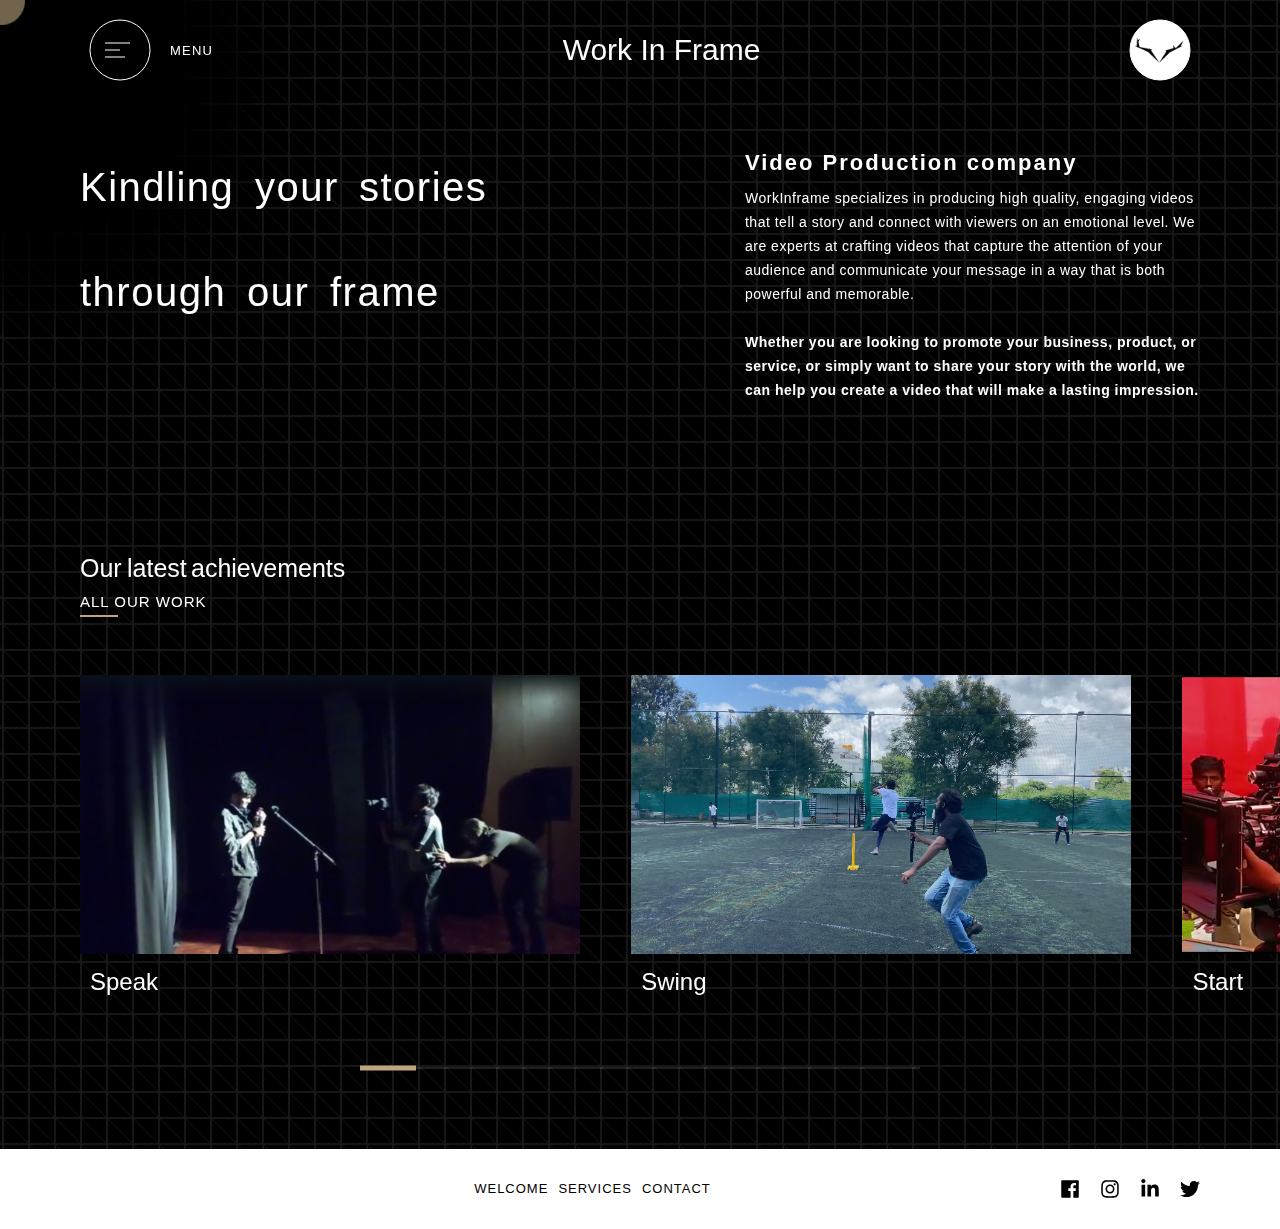
==== index.html @ b3664690 "rest corrections" ====
<!DOCTYPE html>
<!-- saved from url=(0025)https://digital-cover.fr/ -->
<html lang="fr-FR" class="has-scroll-init">
    <head>
        <meta http-equiv="Content-Type" content="text/html; charset=UTF-8" />
        <script type="text/javascript" async="" src="./assets/insight.min.js"></script>
        <script async="" src="./assets/gtm.js"></script>
        <script>
            (function (w, d, s, l, i) {
                w[l] = w[l] || [];
                w[l].push({ "gtm.start": new Date().getTime(), event: "gtm.js" });
                var f = d.getElementsByTagName(s)[0],
                    j = d.createElement(s),
                    dl = l != "dataLayer" ? "&l=" + l : "";
                j.async = true;
                j.src = "https://www.googletagmanager.com/gtm.js?id=" + i + dl;
                f.parentNode.insertBefore(j, f);
            })(window, document, "script", "dataLayer", "GTM-N64ZMG8");
        </script>
        <meta http-equiv="x-ua-compatible" content="ie=edge" />
        <meta name="viewport" content="width=device-width, initial-scale=1" />
        <meta name="msapplication-TileColor" content="#ffffff" />
       <meta name="theme-color" content="#ffffff" />
        <script>
            if ("serviceWorker" in navigator) {
                navigator.serviceWorker.register("https://digital-cover.fr/service-worker.js");
            }
        </script>
        <script type="text/javascript">
            linkedinpartner_id = "3995082";
            window._linkedin_data_partner_ids = window._linkedin_data_partner_ids || [];
            window._linkedin_data_partner_ids.push(_linkedin_partner_id);
        </script>
        <script type="text/javascript">
            (function (l) {
                if (!l) {
                    window.lintrk = function (a, b) {
                        window.lintrk.q.push([a, b]);
                    };
                    window.lintrk.q = [];
                }
                var s = document.getElementsByTagName("script")[0];
                var b = document.createElement("script");
                b.type = "text/javascript";
                b.async = true;
                b.src = "https://snap.licdn.com/li.lms-analytics/insight.min.js";
                s.parentNode.insertBefore(b, s);
            })(window.lintrk);
        </script>
        <noscript> <img height="1" width="1" style="display: none;" alt="" src="https://px.ads.linkedin.com/collect/?pid=3995082&fmt=gif" /> </noscript>
        <title>Work In Frame</title>
        <style id="rocket-critical-css">
            #cookie-notice {
                position: fixed;
                min-width: 100%;
                height: auto;
                z-index: 100000;
                font-size: 13px;
                line-height: 20px;
                left: 0;
                text-align: center;
                -webkit-box-sizing: border-box;
                -moz-box-sizing: border-box;
                box-sizing: border-box;
            }
            #cookie-notice.cn-animated {
                -webkit-animation-duration: 0.5s;
                animation-duration: 0.5s;
                -webkit-animation-fill-mode: both;
                animation-fill-mode: both;
            }
            #cookie-notice .cookie-notice-container {
                display: block;
            }
            .cn-position-bottom {
                bottom: 0;
            }
            .cookie-notice-container {
                padding: 15px;
                text-align: center;
                width: 100%;
                z-index: 2;
            }
            .cn-button.bootstrap {
                box-shadow: none;
                text-decoration: none;
            }
            #cookie-notice .cn-button {
                margin-left: 10px;
            }
            .cn-button.bootstrap {
                font-family: sans-serif;
                display: inline-block;
                padding: 4px 12px;
                margin-right: 0.3em;
                margin-bottom: 0;
                line-height: 20px;
                color: #333;
                text-align: center;
                text-shadow: 0 1px 1px rgba(255, 255, 255, 0.75);
                font-style: normal;
                vertical-align: middle;
                color: #fff;
                text-shadow: 0 -1px 0 rgba(0, 0, 0, 0.25);
                background-color: #006dcc;
                background-image: -moz-linear-gradient(top, #08c, #04c);
                background-image: -webkit-gradient(linear, 0 0, 0 100%, from(#08c), to(#04c));
                background-image: -webkit-linear-gradient(top, #08c, #04c);
                background-image: -o-linear-gradient(top, #08c, #04c);
                background-image: linear-gradient(to bottom, #08c, #04c);
                background-repeat: repeat-x;
                border-style: solid;
                border-width: 1px;
                border-color: #04c #04c #002a80;
                border-color: rgba(0, 0, 0, 0.1) rgba(0, 0, 0, 0.1) rgba(0, 0, 0, 0.25);
                box-shadow: 0 1px 0 rgba(255, 255, 255, 0.2) inset, 0 1px 2px rgba(0, 0, 0, 0.05);
                padding: 2px 10px;
                font-size: 12px;
                text-decoration: none;
                -webkit-border-radius: 3px;
                -moz-border-radius: 3px;
                border-radius: 3px;
                outline: 0;
            }
            #cookie-notice.cookie-notice-visible.cn-effect-fade {
                -webkit-animation-name: fadeIn;
                animation-name: fadeIn;
            }
            #cookie-notice.cn-effect-fade {
                -webkit-animation-name: fadeOut;
                animation-name: fadeOut;
            }
            @media all and (max-width: 900px) {
                .cookie-notice-container #cn-notice-text {
                    display: block;
                    margin-bottom: 5px;
                }
                #cookie-notice .cn-button {
                    margin-left: 5px;
                    margin-right: 5px;
                }
            }
            @-webkit-keyframes fadeIn {
                from {
                    opacity: 0;
                }
                to {
                    opacity: 1;
                }
            }
            @keyframes fadeIn {
                from {
                    opacity: 0;
                }
                to {
                    opacity: 1;
                }
            }
            @-webkit-keyframes fadeOut {
                from {
                    opacity: 1;
                }
                to {
                    opacity: 0;
                }
            }
            @keyframes fadeOut {
                from {
                    opacity: 1;
                }
                to {
                    opacity: 0;
                }
            }
            html {
                -webkit-box-sizing: border-box;
                box-sizing: border-box;
                -ms-overflow-style: scrollbar;
            }
            *,
            :after,
            :before {
                -webkit-box-sizing: inherit;
                box-sizing: inherit;
            }
            .container {
                width: 100%;
                padding-right: 10px;
                padding-left: 10px;
                margin-right: auto;
                margin-left: auto;
            }
            @media (min-width: 480px) {
                .container {
                    max-width: 420px;
                }
            }
            @media (min-width: 768px) {
                .container {
                    max-width: 720px;
                }
            }
            @media (min-width: 1024px) {
                .container {
                    max-width: 960px;
                }
            }
            @media (min-width: 1200px) {
                .container {
                    max-width: 1140px;
                }
            }
            .container-fluid,
            .cover {
                width: 100%;
                padding-right: 10px;
                padding-left: 10px;
                margin-right: auto;
                margin-left: auto;
            }
            .row {
                display: -webkit-box;
                display: -ms-flexbox;
                display: flex;
                -ms-flex-wrap: wrap;
                flex-wrap: wrap;
                margin-right: -10px;
                margin-left: -10px;
            }
            .cover__content-wrapper,
            .cover__title-wrapper,
            .navigation__image-wrapper,
            .navigation__left-background,
            .navigation__links-wrapper,
            .navigation__right-background {
                position: relative;
                width: 100%;
                padding-right: 10px;
                padding-left: 10px;
            }
            .navigation__image-wrapper {
                -webkit-box-flex: 0;
                -ms-flex: 0 0 58.33333%;
                flex: 0 0 58.33333%;
                max-width: 58.33333%;
            }
            .cover__content-wrapper,
            .cover__title-wrapper {
                -webkit-box-flex: 0;
                -ms-flex: 0 0 83.33333%;
                flex: 0 0 83.33333%;
                max-width: 83.33333%;
            }
            @media (min-width: 768px) {
                .navigation__left-background,
                .navigation__right-background {
                    -webkit-box-flex: 0;
                    -ms-flex: 0 0 50%;
                    flex: 0 0 50%;
                    max-width: 50%;
                }
                .cover__content-wrapper,
                .cover__title-wrapper {
                    -webkit-box-flex: 0;
                    -ms-flex: 0 0 100%;
                    flex: 0 0 100%;
                    max-width: 100%;
                }
            }
            @media (min-width: 1024px) {
                .cover__content-wrapper,
                .navigation__links-wrapper {
                    -webkit-box-flex: 0;
                    -ms-flex: 0 0 41.66667%;
                    flex: 0 0 41.66667%;
                    max-width: 41.66667%;
                }
                .cover__title-wrapper {
                    -webkit-box-flex: 0;
                    -ms-flex: 0 0 58.33333%;
                    flex: 0 0 58.33333%;
                    max-width: 58.33333%;
                }
                .navigation__links-wrapper {
                    margin-left: 8.33333%;
                }
            }
            @media (min-width: 1200px) {
                .navigation__links-wrapper,
                .navigation__right-background {
                    -webkit-box-flex: 0;
                    -ms-flex: 0 0 33.33333%;
                    flex: 0 0 33.33333%;
                    max-width: 33.33333%;
                }
                .navigation__left-background {
                    -webkit-box-flex: 0;
                    -ms-flex: 0 0 66.66667%;
                    flex: 0 0 66.66667%;
                    max-width: 66.66667%;
                }
            }
            .navigation__image-wrapper,
            .navigation__right-background {
                display: none !important;
            }
            .d-flex,
            .navigation__links-wrapper {
                display: -webkit-box !important;
                display: -ms-flexbox !important;
                display: flex !important;
            }
            @media (min-width: 480px) {
                .navigation__right-background {
                    display: block !important;
                }
            }
            @media (min-width: 1200px) {
                .navigation__image-wrapper {
                    display: block !important;
                }
            }
            .flex-column,
            .navigation__links-wrapper {
                -webkit-box-orient: vertical !important;
                -webkit-box-direction: normal !important;
                -ms-flex-direction: column !important;
                flex-direction: column !important;
            }
            .justify-content-center,
            .navigation__links-wrapper {
                -webkit-box-pack: center !important;
                -ms-flex-pack: center !important;
                justify-content: center !important;
            }
            .p-0 {
                padding: 0 !important;
            }
            @media (min-width: 768px) {
                .cover__content-wrapper {
                    margin-top: 0 !important;
                }
            }
            @font-face {
                font-family: Poppins Regular;
                src: url(/app/themes/digitalcover/dist/fonts/Poppins-Regular.woff2) format("woff2"), url(/app/themes/digitalcover/dist/fonts/Poppins-Regular.woff) format("woff");
                font-display: swap;
                font-weight: 400;
                font-style: normal;
            }
            @font-face {
                font-family: Poppins Semi Bold;
                src: url(/app/themes/digitalcover/dist/fonts/Poppins-SemiBold.woff2) format("woff2"), url(/app/themes/digitalcover/dist/fonts/Poppins-SemiBold.woff) format("woff");
                font-display: swap;
                font-weight: 600;
                font-style: normal;
            }
            @font-face {
                font-family: Poppins Medium;
                src: url(/app/themes/digitalcover/dist/fonts/Poppins-Medium.woff2) format("woff2"), url(/app/themes/digitalcover/dist/fonts/Poppins-Medium.woff) format("woff");
                font-display: swap;
                font-weight: 500;
                font-style: normal;
            }
            @font-face {
                font-family: Poppins Light;
                src: url(/app/themes/digitalcover/dist/fonts/Poppins-Light.woff2) format("woff2"), url(/app/themes/digitalcover/dist/fonts/Poppins-Light.woff) format("woff");
                font-display: swap;
                font-weight: 300;
                font-style: normal;
            }
            .title-animation.is-inview .word {
                opacity: 1;
                -webkit-transform: translateZ(0);
                transform: translateZ(0);
            }
            .title-animation .word {
                will-change: transform;
                display: inline-block;
                opacity: 0;
                -webkit-transform: translate3d(5px, 30px, 0);
                transform: translate3d(5px, 30px, 0);
            }
            html {
                background-color: #000;
            }
            .loader {
                background-color: #000;
                border-radius: 10000px;
                position: fixed;
                top: 0;
                left: 0;
                z-index: 101;
                -webkit-transform: scale(0);
                -o-transform: scale(0);
                transform: scale(0);
                display: -webkit-box;
                display: -ms-flexbox;
                display: flex;
                -webkit-box-align: center;
                -ms-flex-align: center;
                align-items: center;
                -webkit-box-pack: center;
                -ms-flex-pack: center;
                justify-content: center;
            }
            .loader__icon {
                opacity: 0;
                position: relative;
                width: 100px;
                height: 50px;
            }
            .loader__icon svg {
                width: 100%;
                height: 100%;
            }
            @media (min-width: 1200px) {
                .grid-circle-body {
                    display: none;
                }
            }
            body {
                position: relative;
                padding: 0 !important;
                margin: 0 !important;
                overflow-x: hidden;
            }
            .js-scroll {
                overflow: hidden;
            }
            .js-scroll {
                position: relative;
                width: 100vw;
            }
            * {
                -webkit-box-sizing: border-box;
                box-sizing: border-box;
                -webkit-font-smoothing: antialiased;
                -moz-osx-font-smoothing: grayscale;
            }
            a {
                text-decoration: none;
            }
            .content {
                margin: 0;
            }
            .container,
            .row {
                height: 100%;
            }
            section {
                will-change: transform;
                z-index: 2;
            }
            img {
                opacity: 0;
            }
            img.show {
                opacity: 1;
            }
            .grid-circle-wrapper {
                position: absolute;
                width: 100%;
                height: 100%;
                left: 0;
                top: 0;
                overflow: hidden;
            }
            .grid-circle {
                position: absolute;
                width: 400px;
                height: 400px;
                left: 0;
                top: 0;
                opacity: 0.9;
                -webkit-filter: blur(50px);
                filter: blur(50px);
                border-radius: 400px;
                -webkit-backface-visibility: hidden;
                backface-visibility: hidden;
                will-change: transform;
                display: none;
            }
            @media (min-width: 1200px) {
                .grid-circle {
                    display: block;
                }
            }
            .grid-circle--black {
                background-color: #000;
            }
            .grid-circle--white {
                background-color: #fff;
            }
            .home-grid-item {
                overflow: hidden;
                background-repeat: repeat;
                background-position: top;
                background-image: url([data-uri]);
            }
            p span {
                line-height: 24px;
                letter-spacing: 0.5px;
            }
            p span {
                font-family: Poppins Regular, sans-serif;
                font-size: 16px;
            }
            .cover__content-wrapper .content p,
            .navigation__links-wrapper a {
                font-family: Poppins Light, sans-serif;
            }
            .cover__content-wrapper .content p,
            .navigation__links-wrapper a {
                color: #fff;
            }
            .button-circle,
            .cookie-notice-container,
            .cover__cta a,
            .header__menu span,
            .navigation__contact p,
            .navigation__contact span,
            .navigation__contact span&gt;
            a {
                font-family: Poppins Regular, sans-serif;
            }
            .navigation__contact span,
            .navigation__contact span&gt;
            a {
                color: #000;
            }
            .navigation__contact p {
                color: rgba(0, 0, 0, 0.3);
            }
            .header__menu span {
                color: #fff;
            }
            .cover__content-wrapper .content h1,
            .header__title a {
                font-family: Poppins Medium, sans-serif;
            }
            .cover__content-wrapper .content h1,
            .header__title a {
                color: #fff;
            }
            .cover__content-wrapper .keywords .anchors,
            .cover__title-wrapper span {
                font-family: Poppins Semi Bold, sans-serif;
            }
            .cover__title-wrapper span {
                font-size: 50px;
                font-size: 25px;
            }
            @media (min-width: 768px) {
                .cover__title-wrapper span {
                    font-size: 25px;
                }
            }
            @media (min-width: 1024px) {
                .cover__title-wrapper span {
                    font-size: 35px;
                }
            }
            @media (min-width: 1200px) {
                .cover__title-wrapper span {
                    font-size: 40px;
                }
            }
            .header__title a {
                font-size: 30px;
            }
            .navigation__links-wrapper a {
                font-size: 19px;
            }
            @media (min-width: 1024px) {
                .navigation__links-wrapper a {
                    font-size: 24px;
                }
            }
            .cover__content-wrapper .content h1 {
                font-size: 22px;
            }
            .navigation__contact p {
                font-size: 20px;
            }
            .cover__content-wrapper .content p,
            .navigation__contact span,
            .navigation__contact span&gt;
            a {
                font-size: 16px;
                font-size: 12px;
            }
            @media (min-width: 768px) {
                .cover__content-wrapper .content p,
                .navigation__contact span,
                .navigation__contact span&gt;
                a {
                    font-size: 12px;
                }
            }
            @media (min-width: 1024px) {
                .cover__content-wrapper .content p,
                .navigation__contact span,
                .navigation__contact span&gt;
                a {
                    font-size: 13px;
                }
            }
            @media (min-width: 1200px) {
                .cover__content-wrapper .content p,
                .navigation__contact span,
                .navigation__contact span&gt;
                a {
                    font-size: 14px;
                }
            }
            .button-circle,
            .cover__content-wrapper .keywords .anchors,
            .cover__cta a,
            .header__menu span {
                font-size: 13px;
            }
            .button-circle,
            .cover__cta a {
                position: relative;
                letter-spacing: 0.1rem;
                font-size: 1.2rem;
                text-transform: uppercase;
                background: none;
                display: block;
                padding-left: 4.375rem;
                white-space: nowrap;
                color: #bda67f;
            }
            .button-circle:after,
            .button-circle:before,
            .cover__cta a:after,
            .cover__cta a:before {
                z-index: 0;
                content: "";
                position: absolute;
                top: 0;
                bottom: 0;
                margin: auto;
                border-radius: 100%;
                border: 0.1rem dashed #bda67f;
                -webkit-transform-origin: center;
                -o-transform-origin: center;
                transform-origin: center;
            }
            .button-circle:before,
            .cover__cta a:before {
                left: -1rem;
                width: 8rem;
                height: 8rem;
            }
            .button-circle:after,
            .cover__cta a:after {
                left: 3rem;
                width: 5.4rem;
                height: 5.4rem;
            }
            .button-circle--tiny,
            .cover__cta a {
                font-weight: 200;
                -webkit-transform: scale(0.5);
                -o-transform: scale(0.5);
                transform: scale(0.5);
                margin: 30px 0;
                width: 300px;
            }
            .button-circle--left {
                -webkit-transform-origin: left;
                -o-transform-origin: left;
                transform-origin: left;
            }
            .cover__content-wrapper .keywords .anchors {
                position: relative;
            }
            .cover__content-wrapper .keywords .anchors {
                color: #fff;
            }
            .cover__content-wrapper .keywords .anchors:after {
                content: "";
                position: absolute;
                width: 30%;
                height: 2px;
                display: block;
                margin-top: 5px;
                left: 0;
                background: #bda67f;
            }
            .button {
                position: relative;
                display: -webkit-box;
                display: -ms-flexbox;
                display: flex;
                -webkit-box-align: center;
                -ms-flex-align: center;
                align-items: center;
            }
            .cover__content-wrapper .content p {
                margin: 0 !important;
                line-height: 24px;
                letter-spacing: 0.5px;
            }
            .cover__content-wrapper .content h1 {
                letter-spacing: 2px;
                margin: 0 0 10px !important;
            }
            @media (min-width: 768px) {
                .cover__content-wrapper .content h1 {
                    font-size: 18px !important;
                }
            }
            @media (min-width: 1024px) {
                .cover__content-wrapper .content h1 {
                    font-size: 22px !important;
                }
            }
            .cookie-notice-container {
                display: -webkit-box !important;
                display: -ms-flexbox !important;
                display: flex !important;
                -webkit-box-align: center;
                -ms-flex-align: center;
                align-items: center;
                -webkit-box-pack: center;
                -ms-flex-pack: center;
                justify-content: center;
                background-color: #000;
            }
            .cookie-notice-container #cn-notice-text {
                font-size: 14px;
            }
            .cookie-notice-container #cn-accept-cookie {
                position: relative;
                display: -webkit-box !important;
                display: -ms-flexbox !important;
                display: flex !important;
                -webkit-box-align: center;
                -ms-flex-align: center;
                align-items: center;
                -webkit-box-pack: center;
                -ms-flex-pack: center;
                justify-content: center;
                border-radius: 50px;
                width: 50px;
                height: 50px;
                padding: 20px;
                background: transparent;
                border: 1px solid #fff;
                color: #fff;
                text-transform: uppercase;
            }
            body:not(.isMobile) .cursor {
                opacity: 0.6;
                background-color: #bda67f;
                position: fixed;
                left: 0;
                top: 0;
                width: 50px;
                height: 50px;
                border-radius: 100%;
                z-index: 35;
            }
            body:not(.isMobile) .cursor__close {
                display: none;
                position: relative;
                width: 100%;
                height: 100%;
            }
            body:not(.isMobile) .cursor__close span {
                width: 20px;
                height: 1px;
                position: absolute;
                left: 50%;
                top: 50%;
                background-color: #bda67f;
            }
            body:not(.isMobile) .cursor__close span:first-child {
                -webkit-transform: translate3d(-50%, -50%, 0) rotate(45deg);
                transform: translate3d(-50%, -50%, 0) rotate(45deg);
            }
            body:not(.isMobile) .cursor__close span:nth-child(2) {
                -webkit-transform: translate3d(-50%, -50%, 0) rotate(-45deg);
                transform: translate3d(-50%, -50%, 0) rotate(-45deg);
            }
            #grid-item,
            .grid-item-mobile {
                width: 100%;
                position: fixed;
                top: 0;
                left: 0;
                z-index: -1;
                opacity: 1;
                overflow: hidden;
                height: 100%;
            }
            .menu-bot {
                display: -webkit-box;
                display: -ms-flexbox;
                display: flex;
                -webkit-box-align: center;
                -ms-flex-align: center;
                align-items: center;
                text-align: center;
                -webkit-box-sizing: border-box;
                box-sizing: border-box;
                position: relative;
            }
            .menu-bot img {
                position: absolute;
                width: 50px;
                top: 50%;
                left: 50%;
                -webkit-transform: translate(-50%, -50%);
                -o-transform: translate(-50%, -50%);
                transform: translate(-50%, -50%);
            }
            .menu-circle {
                display: -webkit-box;
                display: -ms-flexbox;
                display: flex;
                -webkit-box-align: center;
                -ms-flex-align: center;
                align-items: center;
                text-align: center;
                -webkit-box-sizing: border-box;
                box-sizing: border-box;
                position: relative;
            }
            #transitions {
                position: fixed;
                top: 0;
                left: 0;
                width: 100%;
                height: 100%;
                z-index: 4;
                opacity: 1;
                background-color: #000;
                display: none;
            }
            #transitions.show {
                display: block;
            }
            .cover {
                padding: 100px 0 0;
                position: relative;
                overflow: hidden;
            }
            @media (min-width: 1024px) {
                .cover {
                    padding: 150px 0 8rem;
                }
            }
            .cover__cta {
                margin: 0;
            }
            @media (min-width: 768px) {
                .cover__cta {
                    margin-top: 30px;
                }
            }
            @media (min-width: 1024px) {
                .cover__cta {
                    margin-top: 50px;
                }
            }
            .cover__cta a {
                left: 1rem;
            }
            @media (min-width: 768px) {
                .cover__cta a {
                    -webkit-transform-origin: center;
                    -o-transform-origin: center;
                    transform-origin: center;
                }
            }
            @media (min-width: 1024px) {
                .cover__cta a {
                    -webkit-transform-origin: left;
                    -o-transform-origin: left;
                    transform-origin: left;
                }
            }
            @media (min-width: 768px) {
                .cover__title-wrapper {
                    text-align: center;
                    margin-bottom: 15px;
                }
            }
            @media (min-width: 1024px) {
                .cover__title-wrapper {
                    margin-bottom: 15px;
                    text-align: unset;
                    line-height: 75px;
                }
            }
            .cover__title-wrapper span {
                letter-spacing: 2.5px;
                line-height: 75px;
                color: #fff;
                white-space: pre-wrap;
                line-height: inherit;
                letter-spacing: 1.5px;
            }
            @media (min-width: 480px) {
                .cover__title-wrapper span {
                    white-space: wrap;
                    line-height: inherit;
                }
            }
            @media (min-width: 768px) {
                .cover__title-wrapper span {
                    letter-spacing: 1.5px;
                    text-align: center;
                    margin-bottom: 15px;
                }
            }
            @media (min-width: 1024px) {
                .cover__title-wrapper span {
                    margin-bottom: 15px;
                    line-height: 75px;
                }
            }
            @media (min-width: 768px) {
                .cover__content-wrapper {
                    display: -webkit-box;
                    display: -ms-flexbox;
                    display: flex;
                    -webkit-box-orient: vertical;
                    -webkit-box-direction: normal;
                    -ms-flex-direction: column;
                    flex-direction: column;
                    -webkit-box-pack: center;
                    -ms-flex-pack: center;
                    justify-content: center;
                    -webkit-box-align: center;
                    -ms-flex-align: center;
                    align-items: center;
                    text-align: center;
                }
            }
            @media (min-width: 1024px) {
                .cover__content-wrapper {
                    -webkit-box-align: initial;
                    -ms-flex-align: initial;
                    align-items: normal;
                    display: block;
                    text-align: unset;
                }
            }
            .cover__content-wrapper .content {
                margin: 50px 0 0;
            }
            @media (min-width: 1024px) {
                .cover__content-wrapper .content {
                    margin-top: 0;
                }
            }
            .cover__content-wrapper .keywords {
                height: auto;
                margin: 15px 0;
            }
            @media (min-width: 480px) {
                .cover__content-wrapper .keywords {
                    margin: 15px 0 0;
                }
            }
            @media (min-width: 1200px) {
                .cover__content-wrapper .keywords {
                    padding: 0.5rem 0;
                }
            }
            .cover__content-wrapper .keywords .anchors {
                text-transform: uppercase;
                letter-spacing: 2.5px;
                margin-bottom: 10px;
                display: inline-block;
                padding: 0.5rem 0;
                letter-spacing: 1.5px;
            }
            @media (min-width: 768px) {
                .cover__content-wrapper .keywords .anchors {
                    letter-spacing: 1.5px;
                }
            }
            @media (min-width: 1024px) {
                .cover__content-wrapper .keywords .anchors {
                    letter-spacing: 1.5px;
                }
            }
            .background-w {
                height: 100vh;
                width: 100vw;
                position: absolute;
                top: 0;
                left: 0;
                display: none;
            }
            @media (min-width: 1024px) {
                .background-w {
                    display: block;
                }
            }
            .background-w__brush {
                position: absolute;
                top: 300px;
                right: 0;
                width: 200px;
                height: 200px;
                background-repeat: no-repeat;
                background-size: cover;
                background-position: 50%;
                border: none;
                background-image: url(/app/themes/digitalcover/dist/images/pictos/Digitalcover-illustration-hand-paint.png);
            }
            .background-w__hand {
                position: absolute;
                bottom: 20px;
                left: 0;
                width: 200px;
                height: 200px;
                background-repeat: no-repeat;
                background-size: cover;
                background-position: 50%;
                border: none;
                -webkit-transform: scaleX(-1);
                -o-transform: scaleX(-1);
                transform: scaleX(-1);
                background-image: url(/app/themes/digitalcover/dist/images/pictos/Digitalcover-illustration-hand-finger.png);
            }
            .header {
                width: 100%;
            }
            .header__wrapper {
                position: relative;
                z-index: 20;
                -webkit-box-pack: justify;
                -ms-flex-pack: justify;
                justify-content: space-between;
                width: 100%;
            }
            .header__menu,
            .header__wrapper {
                display: -webkit-box;
                display: -ms-flexbox;
                display: flex;
            }
            .header__menu {
                -webkit-box-orient: horizontal;
                -webkit-box-direction: normal;
                -ms-flex-direction: row;
                flex-direction: row;
                -webkit-box-pack: center;
                -ms-flex-pack: center;
                justify-content: center;
                -webkit-box-align: center;
                -ms-flex-align: center;
                align-items: center;
            }
            .header__menu span {
                letter-spacing: 1.2px;
                text-transform: uppercase;
            }
            .header__title {
                display: -webkit-box;
                display: -ms-flexbox;
                display: flex;
                -webkit-box-pack: center;
                -ms-flex-pack: center;
                justify-content: center;
                -webkit-box-align: center;
                -ms-flex-align: center;
                align-items: center;
                display: none;
            }
            @media (min-width: 480px) {
                .header__title {
                    display: -webkit-box;
                    display: -ms-flexbox;
                    display: flex;
                }
            }
            #nav-icon {
                position: absolute;
                top: 50%;
                left: 50%;
                -webkit-transform: translate(-50%, -50%) rotate(0deg);
                -o-transform: translate(-50%, -50%) rotate(0deg);
                transform: translate(-50%, -50%) rotate(0deg);
                height: 25px;
                width: 30px;
            }
            #nav-icon span {
                display: block;
                position: absolute;
                height: 1px;
                width: 100%;
                background: #fff;
                opacity: 1;
                left: 0;
                -webkit-transform: rotate(0deg);
                -o-transform: rotate(0deg);
                transform: rotate(0deg);
            }
            #nav-icon span:first-child {
                width: 25px;
                top: 5px;
            }
            #nav-icon span:nth-child(2) {
                width: 15px;
                top: 12px;
            }
            #nav-icon span:nth-child(3) {
                width: 20px;
                top: 19px;
            }
            .header-blend {
                width: 100%;
                z-index: 100;
                position: fixed;
                background-color: transparent;
                background: none;
            }
            .navigation {
                display: none;
                position: fixed;
                z-index: 15;
                width: 100vw;
                height: 100vh;
                top: 0;
                left: 0;
                background-color: #fff;
                -webkit-transform: translate3d(-100%, 0, 0);
                transform: translate3d(-100%, 0, 0);
                will-change: transform;
            }
            .navigation .container-fluid {
                height: 100%;
            }
            .navigation__left-background {
                z-index: 5;
                -webkit-transform: translate3d(-100%, 0, 0);
                transform: translate3d(-100%, 0, 0);
                background-color: #000;
            }
            .navigation__right-background {
                z-index: 0;
                opacity: 0;
            }
            .navigation__links-wrapper {
                opacity: 0;
                height: 100%;
                text-align: center;
            }
            @media (min-width: 1024px) {
                .navigation__links-wrapper {
                    text-align: left;
                }
            }
            .navigation__links-wrapper a {
                padding: 15px;
                display: inline-block;
                position: relative;
                letter-spacing: 0.96px;
            }
            .navigation__links-wrapper a:after {
                content: "";
                position: absolute;
                width: calc(100% - 30px);
                height: 1px;
                display: block;
                margin-top: 3px;
                left: 15px;
                background: #bda67f;
                -webkit-transform-origin: left center;
                -o-transform-origin: left center;
                transform-origin: left center;
                -webkit-transform: scaleX(0);
                -o-transform: scaleX(0);
                transform: scaleX(0);
            }
            .navigation__image-wrapper {
                position: relative;
            }
            .navigation__image-wrapper .inner-wrapper {
                top: 50%;
                left: 5%;
                -webkit-transform: translate3d(0, -50%, 0);
                transform: translate3d(0, -50%, 0);
                width: 451px;
                height: 400px;
                position: absolute;
                height: 200px;
            }
            @media (min-width: 768px) {
                .navigation__image-wrapper .inner-wrapper {
                    height: 200px;
                }
            }
            @media (min-width: 1024px) {
                .navigation__image-wrapper .inner-wrapper {
                    height: 350px;
                }
            }
            @media (min-width: 1200px) {
                .navigation__image-wrapper .inner-wrapper {
                    height: 400px;
                }
            }
            .navigation__image-wrapper img {
                opacity: 0;
                top: 50%;
                left: 50%;
                -webkit-transform: translate3d(-50%, -50%, 0) scale(1.1);
                transform: translate3d(-50%, -50%, 0) scale(1.1);
                width: 80%;
                height: 80%;
                -o-object-fit: cover;
                object-fit: cover;
                position: absolute;
            }
            .navigation__contact p {
                text-transform: uppercase;
                letter-spacing: 1px;
            }
            @media (min-width: 768px) {
                .navigation__contact {
                    padding: 0 2rem;
                }
            }
            .navigation__contact .address-link {
                line-height: 20px;
            }
            .navigation__contact .address-link span:first-child {
                display: block;
            }
            .navigation__contact p:nth-last-child(2) {
                border-bottom: 1px solid #b7b7b7;
                padding-bottom: 20px;
                display: none;
            }
            .navigation__contact span,
            .navigation__contact span&gt;
            a {
                letter-spacing: 0.8px;
                text-transform: none;
            }
        </style>
        <meta name="robots" content="max-image-preview:large" />
        <meta name="description" content="WorkInframe specializes in producing high quality, engaging videos that tell a story and connect with viewers on an emotional level" />
        <link rel="canonical" href="https://workinframe.com/" />
        <meta property="og:locale" content="fr_FR" />
        <meta property="og:type" content="website" />
        <meta property="og:title" content="Work In Frame" />
        <meta property="og:description" content="WorkInframe specializes in producing high quality, engaging videos that tell a story and connect with viewers on an emotional level" />
        <meta property="og:url" content="https://workinframe.com/" />
        <meta property="og:site_name" content="Work In Frame" />
        <meta property="og:image" content="https://digital-cover.fr/app/uploads/2022/04/digital-cover.jpg" />
        <meta property="og:image:secure_url" content="https://digital-cover.fr/app/uploads/2022/04/digital-cover.jpg" />
        <meta property="og:image:width" content="1200" />
        <meta property="og:image:height" content="800" />
        <meta name="twitter:card" content="summary_large_image" />
        <meta name="twitter:description" content="WorkInframe specializes in producing high quality, engaging videos that tell a story and connect with viewers on an emotional level" />
        <meta name="twitter:title" content="Work In Frame" />
        <meta name="twitter:site" content="@Digital_Cover" />
        <meta name="twitter:image" content="https://digital-cover.fr/app/uploads/2022/04/digital-cover.jpg" />
        <meta name="twitter:creator" content="@Digital_Cover" />
        <script type="application/ld+json" class="yoast-schema-graph yoast-schema-graph--main">
            {
                "@context": "https://schema.org",
                "@graph": [
                    {
                        "@type": "Organization",
                        "@id": "https://digital-cover.fr/#organization",
                        "name": "Work In Frame",
                        "url": "https://digital-cover.fr/",
                        "sameAs": ["https://www.facebook.com/agencedigitalcover/", "https://www.instagram.com/digitalcover/?hl=fr", "https://www.linkedin.com/company/digital-cover/", "https://twitter.com/Digital_Cover"],
                        "logo": { "@type": "ImageObject", "@id": "https://digital-cover.fr/#logo", "url": "https://digital-cover.fr/app/uploads/2020/04/dc-128x128-1.png", "width": 128, "height": 128, "caption": "Work In Frame" },
                        "image": { "@id": "https://digital-cover.fr/#logo" }
                    },
                    {
                        "@type": "WebSite",
                        "@id": "https://digital-cover.fr/#website",
                        "url": "https://digital-cover.fr/",
                        "name": "Work In Frame",
                        "publisher": { "@id": "https://digital-cover.fr/#organization" },
                        "potentialAction": { "@type": "SearchAction", "target": "https://digital-cover.fr/?s={search_term_string}", "query-input": "required name=search_term_string" }
                    },
                    { "@type": "ImageObject", "@id": "https://digital-cover.fr/#primaryimage", "url": "https://digital-cover.fr/app/uploads/2022/04/digital-cover.jpg", "width": 1200, "height": 800 },
                    {
                        "@type": "WebPage",
                        "@id": "https://digital-cover.fr/#webpage",
                        "url": "https://digital-cover.fr/",
                        "inLanguage": "fr-FR",
                        "name": "Agence web Lyon &amp; Paris : Cr\u00e9ation de Site internet, SEO, SEA",
                        "isPartOf": { "@id": "https://digital-cover.fr/#website" },
                        "about": { "@id": "https://digital-cover.fr/#organization" },
                        "primaryImageOfPage": { "@id": "https://digital-cover.fr/#primaryimage" },
                        "datePublished": "2020-01-21T09:25:32+01:00",
                        "dateModified": "2022-06-18T08:18:33+02:00",
                        "description": "Agence web & digitale sp\u00e9cialiste en cr\u00e9ation de site internet sur mesure, webmarketing et cr\u00e9ation de strat\u00e9gie digitale cr\u00e9ative \u260e 04 72 32 11 97"
                    }
                ]
            }
        </script>
        <style type="text/css">
            span.whitespace {
              margin-right: 0.2em;
            }
            img.wp-smiley,
            img.emoji {
                display: inline !important;
                border: none !important;
                box-shadow: none !important;
                height: 1em !important;
                width: 1em !important;
                margin: 0 0.07em !important;
                vertical-align: -0.1em !important;
                background: none !important;
                padding: 0 !important;
            }
        </style>
        <link
            rel="stylesheet"
            id="cookie-notice-front-css"
            href="./assets/front.min.css"
            as="style"
            onload="this.onload=null;this.rel=&#39;stylesheet&#39;"
            type="text/css"
            media="all"
        />
        <link
            rel="stylesheet"
            id="yasrcss-css"
            href="./assets/yasr-3.0.2.css"
            as="style"
            onload="this.onload=null;this.rel=&#39;stylesheet&#39;"
            type="text/css"
            media="all"
        />
        <style id="yasrcss-inline-css" type="text/css">
            .yasr-star-rating {
                background-image: url(https://digital-cover.fr/app/plugins/yet-another-stars-rating/includes/img/star_2.svg);
            }
            .yasr-star-rating .yasr-star-value {
                background: url(https://digital-cover.fr/app/plugins/yet-another-stars-rating/includes/img/star_3.svg);
            }
        </style>
        <link
            rel="stylesheet"
            id="yasrcsslightscheme-css"
            href="./assets/yasr-table-light-3.0.2.css"
            as="style"
            onload="this.onload=null;this.rel=&#39;stylesheet&#39;"
            type="text/css"
            media="all"
        />
        <link
            rel="stylesheet"
            id="sage/main.css-css"
            href="./assets/main.css"
            as="style"
            onload="this.onload=null;this.rel=&#39;stylesheet&#39;"
            type="text/css"
            media="all"
        />
        <script type="text/javascript" id="cookie-notice-front-js-extra">
            /* <![CDATA[ */ var cnArgs = {
                ajaxurl: "https:\/\/digital-cover.fr\/wp\/wp-admin\/admin-ajax.php",
                hideEffect: "fade",
                onScroll: "",
                onScrollOffset: "100",
                onClick: "",
                cookieName: "cookie_notice_accepted",
                cookieValue: "true",
                cookieTime: "2592000",
                cookiePath: "\/",
                cookieDomain: "",
                redirection: "",
                cache: "1",
                refuse: "",
                revoke_cookies: "0",
                revoke_cookies_opt: "automatic",
                secure: "1",
            }; /* ]]> */
        </script>
        <script type="text/javascript" src="./assets/front.min-1.2.50.js" id="cookie-notice-front-js" defer=""></script>
        <script type="text/javascript" src="./assets/jquery-3.5.0.min-3.5.0.js" id="jquery-core-js" defer=""></script>
        <script type="text/javascript" src="./assets/jquery-migrate-3.1.0.min-3.1.0.js" id="jquery-migrate-js" defer=""></script>
        <link rel="https://api.w.org/" href="https://digital-cover.fr/wp-json/" />
        <link rel="alternate" type="application/json" href="https://digital-cover.fr/wp-json/wp/v2/pages/21" />
        <link rel="EditURI" type="application/rsd+xml" title="RSD" href="https://digital-cover.fr/wp/xmlrpc.php?rsd" />
        <link rel="wlwmanifest" type="application/wlwmanifest+xml" href="https://digital-cover.fr/wp/wp-includes/wlwmanifest.xml" />
        <meta name="generator" content="WordPress 5.8.4" />
        <link rel="shortlink" href="https://digital-cover.fr/" />
        <link rel="alternate" type="application/json+oembed" href="https://digital-cover.fr/wp-json/oembed/1.0/embed?url=https%3A%2F%2Fdigital-cover.fr%2F" />
        <link rel="alternate" type="text/xml+oembed" href="https://digital-cover.fr/wp-json/oembed/1.0/embed?url=https%3A%2F%2Fdigital-cover.fr%2F&amp;format=xml" />
        <style type="text/css">
            .recentcomments a {
                display: inline !important;
                padding: 0 !important;
                margin: 0 !important;
            }
        </style>
        <style type="text/css" id="wp-custom-css">
            section.formulaire {
                position: relative;
            }
        </style>
        <noscript>
            <style id="rocket-lazyload-nojs-css">
                .rll-youtube-player,
                [data-lazy-src] {
                    display: none !important;
                }
            </style>
        </noscript>
        <script>
            /*! loadCSS rel=preload polyfill. [c]2017 Filament Group, Inc. MIT License */
            (function (w) {
                "use strict";
                if (!w.loadCSS) {
                    w.loadCSS = function () {};
                }
                var rp = (loadCSS.relpreload = {});
                rp.support = (function () {
                    var ret;
                    try {
                        ret = w.document.createElement("link").relList.supports("preload");
                    } catch (e) {
                        ret = !1;
                    }
                    return function () {
                        return ret;
                    };
                })();
                rp.bindMediaToggle = function (link) {
                    var finalMedia = link.media || "all";
                    function enableStylesheet() {
                        link.media = finalMedia;
                    }
                    if (link.addEventListener) {
                        link.addEventListener("load", enableStylesheet);
                    } else if (link.attachEvent) {
                        link.attachEvent("onload", enableStylesheet);
                    }
                    setTimeout(function () {
                        link.rel = "stylesheet";
                        link.media = "only x";
                    });
                    setTimeout(enableStylesheet, 3000);
                };
                rp.poly = function () {
                    if (rp.support()) {
                        return;
                    }
                    var links = w.document.getElementsByTagName("link");
                    for (var i = 0; i < links.length; i++) {
                        var link = links[i];
                        if (link.rel === "preload" && link.getAttribute("as") === "style" && !link.getAttribute("data-loadcss")) {
                            link.setAttribute("data-loadcss", !0);
                            rp.bindMediaToggle(link);
                        }
                    }
                };
                if (!rp.support()) {
                    rp.poly();
                    var run = w.setInterval(rp.poly, 500);
                    if (w.addEventListener) {
                        w.addEventListener("load", function () {
                            rp.poly();
                            w.clearInterval(run);
                        });
                    } else if (w.attachEvent) {
                        w.attachEvent("onload", function () {
                            rp.poly();
                            w.clearInterval(run);
                        });
                    }
                }
                if (typeof exports !== "undefined") {
                    exports.loadCSS = loadCSS;
                } else {
                    w.loadCSS = loadCSS;
                }
            })(typeof global !== "undefined" ? global : this);
        </script>
        <noscript><iframe src="https://www.googletagmanager.com/ns.html?id=GTM-N64ZMG8" height="0" width="0" style="display: none; visibility: hidden;"></iframe></noscript>
    </head>
    <body class="home page-template-default page page-id-21 app-data index-data singular-data page-data page-21-data page-agence-web-data front-page-data cookies-set cookies-accepted">
        <span id="gtag-el" style="display: none;" data-gtag="GTM-N64ZMG8"></span>
        <noscript><iframe src="https://www.googletagmanager.com/ns.html?id=GTM-N64ZMG8" height="0" width="0" style="display: none; visibility: hidden;"></iframe></noscript>
        <div class="loader ready" style="width: 1280px; height: 1280px; top: -277.5px;">
            <div class="loader__icon">
                <svg version="1.1" xmlns="http://www.w3.org/2000/svg" xmlns:xlink="http://www.w3.org/1999/xlink" x="0px" y="0px" viewBox="0 0 96.9 50" style="enable-background: new 0 0 96.9 50;" xml:space="preserve">
                    <path
                        style="fill-rule: evenodd; clip-rule: evenodd; fill: #ffffff;"
                        d="M26.3,28.5c-5.3-2.4-10.7-4.8-16-7.2c-3.2-1.5-6.5-2.9-9.7-4.3
c-0.2-0.1-0.4-0.2-0.6-0.4c1.2,0.3,2.5,0.5,3.7,0.8c1.9,0.4,3.9,0.8,5.8,1.3c2.6,0.6,5.3,1.2,7.9,1.8c3.7,0.8,7.3,1.6,11,2.4
c0.2,0.1,0.5,0.2,0.7,0c0.4,0.3,1,0.4,1.5,0.4c1.4,0.5,2.9,0.6,4.5,1.1c-1,0.4-1.9,0.8-2.7,1.2c-0.7,0.3-1.4,0.6-2,0.9
C29.1,27.1,27.7,27.8,26.3,28.5z"
                    ></path>
                    <path
                        style="fill-rule: evenodd; clip-rule: evenodd; fill: #ffffff;"
                        d="M63.1,27.3c-0.3-0.6-0.9-0.5-1.4-0.8c-0.3-0.2-0.7-0.3-1.2-0.5
c1.8-0.5,3.4-1,5-1.4c3.6-1,7.2-2,10.8-3c0.3-0.1,0.5-0.1,0.7-0.4c1,0,1.9-0.3,2.8-0.8c1.2,0.1,2.3-0.5,3.5-0.8
c2.7-0.6,5.3-1.4,7.9-2.2c1.3-0.4,2.7-0.8,4-1.1c0,0,0,0.1,0,0.1c-8.4,4.4-16.9,8.8-25.3,13.2c-2.1-0.8-4.2-1.6-6.2-2.5
C63.5,27.1,63.3,27.2,63.1,27.3z"
                    ></path>
                    <path
                        style="fill-rule: evenodd; clip-rule: evenodd; fill: #ffffff;"
                        d="M26.2,28.5c1.4-0.7,2.8-1.3,4.2-2c0.7-0.3,1.4-0.6,2-0.9
c0.5,1.2,1.4,2.2,2.1,3.3c4.6,6.8,9.1,13.6,13.7,20.4c0.1,0.2,0.4,0.4,0.2,0.7c-7.3-7-14.6-14.1-21.9-21.1
C26.5,28.8,26.4,28.6,26.2,28.5z"
                    ></path>
                    <path
                        style="fill-rule: evenodd; clip-rule: evenodd; fill: #ffffff;"
                        d="M63.1,27.3c0.2-0.1,0.3-0.2,0.5-0.1c2.1,0.8,4.2,1.6,6.2,2.5
c-3.3,3.3-6.6,6.5-9.9,9.8c-3.4,3.4-6.9,6.8-10.3,10.1c-0.1,0.1-0.3,0.2-0.4,0.4c-0.1,0-0.1-0.1-0.2-0.1
C53.8,42.3,58.5,34.8,63.1,27.3z"
                    ></path>
                    <path
                        style="fill-rule: evenodd; clip-rule: evenodd; fill: #ffffff;"
                        d="M9.6,18.6c-1.9-0.4-3.9-0.8-5.8-1.3c0.5,0,0.4-0.4,0.4-0.7
c0.2-3.5,0.4-7,0.6-10.4C4.9,4.2,5,2.1,5.3,0c0.4,1.7,0.8,3.5,1.3,5.2C6.8,6.5,7,7.8,7.6,9c0,1.6,0.6,3.1,0.9,4.6
C8.8,15.3,9.2,16.9,9.6,18.6z"
                    ></path>
                    <path
                        style="fill-rule: evenodd; clip-rule: evenodd; fill: #ffffff;"
                        d="M91.2,17.5c-2.6,0.7-5.3,1.6-7.9,2.2c2.6-2.5,5.2-5.1,7.8-7.6
c0.1,0,0.2-0.1,0.2-0.2c0-0.1,0-0.1,0.1-0.1c1.1-1,2.2-2.1,3.3-3.1c0.8-0.7,1.5-1.5,2.3-2.2l0,0c-1.2,2.3-2.4,4.7-3.6,7
C92.6,14.7,91.9,16.1,91.2,17.5z"
                    ></path>
                    <path
                        style="fill-rule: evenodd; clip-rule: evenodd; fill: #ffffff;"
                        d="M79.8,20.5C79,21,78.1,21.3,77,21.3v-5.9c0.1,0,0.1,0,0.2-0.1
C78.1,17,79,18.7,79.8,20.5z"
                    ></path>
                    <path
                        style="fill-rule: evenodd; clip-rule: evenodd; fill: #ffffff;"
                        d="M7.6,9C7,7.8,6.8,6.5,6.6,5.2c1.1-1,2.3-2,3.4-3
c0,0,0.1,0,0.1,0.1C9.3,4.5,8.4,6.8,7.6,9z"
                    ></path>
                    <path
                        style="fill-rule: evenodd; clip-rule: evenodd; fill: #ffffff;"
                        d="M30.7,23.3c-0.5,0-1.1,0-1.5-0.4c0.1-0.4,0.3-0.7,0.6-1
C30.2,22.3,30.5,22.8,30.7,23.3z"
                    ></path>
                </svg>
            </div>
        </div>
        <div id="transitions" class="" style="opacity: 1;"></div>
        <div id="grid-item"></div>
        <div class="grid-circle-wrapper"><div class="grid-circle grid-circle-body grid-circle--white" style="top: 0px; transform: translate3d(65.3713px, 457.798px, 0px);"></div></div>
        <main data-scroll-container="" class="app js-scroll">
            <div class="cursor blend-mode" style="transform: translate3d(238px, 634px, 0px);">
                <div class="cursor__close"><span></span> <span></span></div>
            </div>
            <header class="header">
                <div id="sub" class="header header-blend">
                    <div class="container-fluid">
                        <div class="container">
                            <div class="row">
                                <div class="header__wrapper">
                                    <div class="header__menu">
                                        <nav class="menu-circle" data-dist="5">
                                            <svg height="100" width="100" class="menu-circle__circle"><circle class="menu-circle__circle" cx="50" cy="50" r="30" stroke="#fff" stroke-width="1" fill-opacity="0"></circle></svg>
                                            <div id="nav-icon"><span></span> <span></span> <span></span></div>
                                        </nav>
                                        <span>menu</span>
                                    </div>
                                    <div class="header__title"><a href="https://workinframe.com/">Work In Frame</a></div>
                                    <div>
                                        <a class="link-menu-bot" href="https://workinframe.com/">
                                            <div class="menu-bot" data-dist="5">
                                                <svg height="100" width="100" class="menu-bot__circle"><circle class="menu-bot__circle" cx="50" cy="50" r="30" stroke="#fff" fill="#fff" stroke-width="1" fill-opacity="1"></circle></svg>
                                                <img alt="logo digital cover" src="./assets/dc-128x128.png" class="show" />
                                            </div>
                                        </a>
                                    </div>
                                </div>
                            </div>
                        </div>
                    </div>
                </div>
                <div class="navigation">
                    <div class="container-fluid p-0">
                        <div class="row">
                            <div class="navigation__left-background">
                                <div class="row">
                                    <div class="navigation__links-wrapper">
                                        <div><span style="cursor: pointer;" onclick="gotoLink('/index.html')"><a>Home</a></span></div>
                                        <div><span style="cursor: pointer;" onclick="gotoLink('/services.html')"><a>Services</a></span></div>
                                        <div><span style="cursor: pointer;" onclick="gotoLink('/aboutus.html')"><a>About Us</a></span></div>
                                    </div>
                                    <div class="navigation__image-wrapper">
                                        <div class="inner-wrapper">
                                            <img alt="" crossorigin="anonymous" src="./assets/Digitalcover-illustration-agence.png" class="show" />
                                            <img alt="" crossorigin="anonymous" src="./assets/Digitalcover-illustration-hand-keys.png" class="show" />
                                            <img alt="" crossorigin="anonymous" src="./assets/Digitalcover-illustration-laurrier.png" class="show" />
                                        </div>
                                    </div>
                                </div>
                            </div>
                            <div class="navigation__right-background">
                                <div class="row d-flex justify-content-center">
                                    <div class="d-flex flex-column justify-content-center">
                                        <div class="navigation__contact">
                                            <p class="d-flex flex-column">
                                                Contact 
                                                <span><a href="mailto:yuvarajvelraj@gmail.com">yuvarajvelraj@gmail.com</a></span> 
                                                <span itemprop="telephone"><a href="tel:+33"></a></span>
                                            </p>
                                            <p class="d-flex flex-column" itemprop="address" itemscope="" itemtype="https://schema.org/PostalAddress">
                                                Address <span class="address-zone" itemprop="zoneAddress">Banglore</span>
                                                <a class="address-link" href="" target="_blank" rel="noopener">
                                                    <span itemprop="streetAddress">Koramangala</span> 
                                                    <span itemprop="postalCode">560029</span> 
                                                    <span itemprop="addressLocality">Banglore, Karnataka</span>
                                                </a>
                                                <span itemprop="telephone"> <a href="tel:+917077109905" target="_blank" rel="noopener">+917077109905</a> </span> <br />                                                
                                            </p>
                                        </div>
                                    </div>
                                </div>
                            </div>
                        </div>
                    </div>
                </div>
            </header>
            <div class="content" data-router-wrapper="" role="document">
                <div class="home-grid-item" data-router-view="home" data-id="21">
                    <div class="grid-circle grid-circle--black" style="top: 0px; transform: translate3d(65.3713px, 457.798px, 0px);"></div>
                    <section data-scroll-section="" class="cover grid cover--home">
                        <div class="grid-circle grid-circle--black" style="top: 0px; transform: translate3d(65.3713px, 457.798px, 0px);"></div>
                        <div class="background-w">
                            <span data-scroll-speed="4" data-scroll-delay="0.05" data-scroll="" class="background-w__brush is-inview" alt=""></span>
                            <span data-scroll-speed="-4" data-scroll-delay="0.05" data-scroll="" class="background-w__hand is-inview"></span>
                        </div>
                        <div class="container">
                            <div class="row justify-content-center">
                                <div class="cover__title-wrapper">
                                    <span class="title-animation words splitting is-inview" data-scroll="" style="--word-total: 9;">
                                        <span class="word" data-word="" style="--word-index: 0;">Kindling your stories</span>
                                        <span class="word" data-word="" style="--word-index: 0;">through our frame</span>
                                        <!-- <span class="whitespace"> </span>
                                        <span class="word" data-word="your" style="--word-index: 1;">your</span>
                                        <span class="whitespace"> </span>
                                        <span class="word" data-word="idea" style="--word-index: 3;">idea</span><br />
                                        <span class="word" data-word="au" style="--word-index: 4;">au</span>
                                        <span class="whitespace"> </span>
                                        <span class="word" data-word="through" style="--word-index: 5;">through</span>
                                        <span class="whitespace"> </span>
                                        <span class="word" data-word="our" style="--word-index: 6;">our</span>
                                        <span class="whitespace"> </span>
                                        <span class="word" data-word="frame" style="--word-index: 7;">frame</span><br /> -->
                                    </span>
                                </div>
                                <div class="cover__content-wrapper">
                                    <div class="content">
                                        <h1>Video Production company</h1>
                                        <p>
                                          WorkInframe specializes in producing high quality, engaging videos that tell a story and connect with viewers on an emotional level. We are experts at crafting videos that capture the attention of your audience and communicate your message in a way that is both powerful and memorable. 
                                        </p>
                                        <p>&nbsp;</p>
                                        <p><b>Whether you are looking to promote your business, product, or service, or simply want to share your story with the world, we can help you create a video that will make a lasting impression.</b></p>
                                        <p>&nbsp;</p>
                                    </div>
                                    <!-- <div class="keywords">
                                        <a class="anchors" href="https://digital-cover.fr/services/conseil-strategie-digitale/" title="Stratégie Digitale "> Stratégie Digitale </a> <br />
                                        <a class="anchors" href="https://digital-cover.fr/services/creation-de-site-internet/" title="Création de Site Internet"> Création de Site Internet </a> <br />
                                        <a class="anchors" href="https://digital-cover.fr/services/direction-artistique-webdesign/" title="Direction Artistique &amp; UI/UX Design"> Direction Artistique &amp; UI/UX Design </a> <br />
                                        <a class="anchors" href="https://digital-cover.fr/services/webmarketing/" title="Webmarketing &amp; Référencement"> Webmarketing &amp; Référencement </a> <br />
                                    </div>
                                    <div class="cover__cta"><a class="button-c" href="https://digital-cover.fr/devis/" title="demande de devis"> demande de devis </a></div> -->
                                </div>
                            </div>
                        </div>
                        <div class="grid-item-mobile"></div>
                    </section>
                    <section data-scroll-section="" class="container-fluid slider-references">
                        <div class="container slider-shift">
                            <div class="row">
                                <div id="content">
                                    <div class="slider-references__top">
                                        <div class="title title-animation words splitting" data-scroll="" style="--word-total: 3;">
                                            <span class="word" data-word="Our" style="--word-index: 0;">Our</span>
                                            <span class="whitespace"> </span>
                                            <span class="word" data-word="latest" style="--word-index: 1;">latest</span>
                                            <span class="whitespace"> </span><span class="word" data-word="achievements" style="--word-index: 2;">achievements</span>
                                        </div>
                                        <a href="https://digital-cover.fr/references/" title="All our References">All our work</a>
                                    </div>
                                    <div id="planes" style="width: 5028px; transform: translateX(0px);">
                                        <div class="plane-wrapper">
                                            <div class="plane" data-url="https://digital-cover.fr/references/hesam-universite-le-centre-michel-serres/">
                                                <figure><img class="" data-normal="./uploads/something.png" alt="HESAM-creation-site-web" /></figure>
                                                <a class="plane-title">
                                                  Speak
                                              </a>
                                            </div>
                                        </div>
                                        <div class="plane-wrapper">
                                            <div class="plane" data-url="https://digital-cover.fr/references/refonte-site-web-arteck-design/">
                                                <figure><img class="" data-normal="./uploads/work2.jpeg" alt="" /></figure>
                                                <a class="plane-title">
                                                    Swing
                                                </a>
                                            </div>
                                        </div>
                                        <div class="plane-wrapper">
                                          <div class="plane" data-url="https://digital-cover.fr/references/refonte-site-web-arteck-design/">
                                              <figure><img class="" data-normal="./uploads/work3.png" alt="" /></figure>
                                              <a class="plane-title">
                                                  Start
                                              </a>
                                          </div>
                                        </div>
                                        <div class="plane-wrapper">
                                            <div class="plane" data-url="https://digital-cover.fr/references/refonte-site-web-arteck-design/">
                                                <figure><img class="" data-normal="./uploads/IMG_6308.jpg" alt="" /></figure>
                                                <a class="plane-title">
                                                    Work
                                                </a>
                                            </div>
                                        </div>
                                        <div class="plane-wrapper">
                                            <div class="plane" data-url="https://digital-cover.fr/references/refonte-site-web-arteck-design/">
                                                <figure><img class="" data-normal="./uploads/IMG_6945.jpg" alt="" /></figure>
                                                <a class="plane-title">
                                                    Work
                                                </a>
                                            </div>
                                        </div>
                                        <div class="plane-wrapper">
                                            <div class="plane" data-url="https://digital-cover.fr/references/refonte-site-web-arteck-design/">
                                                <figure><img class="" data-normal="./uploads/IMG_6946.jpg" alt="" /></figure>
                                                <a class="plane-title">
                                                    Work
                                                </a>
                                            </div>
                                        </div>
                                        <div class="plane-wrapper">
                                            <div class="plane" data-url="https://digital-cover.fr/references/refonte-site-web-arteck-design/">
                                                <figure><img class="" data-normal="./uploads/IMG_6947.jpg" alt="" /></figure>
                                                <a class="plane-title">
                                                    Work
                                                </a>
                                            </div>
                                        </div>
                                        <div class="plane-wrapper">
                                            <div class="plane" data-url="https://digital-cover.fr/references/refonte-site-web-arteck-design/">
                                                <figure><img class="" data-normal="./uploads/IMG_6949.jpg" alt="" /></figure>
                                                <a class="plane-title">
                                                    Work
                                                </a>
                                            </div>
                                        </div>
                                        <div class="plane-wrapper">
                                            <div class="plane" data-url="https://digital-cover.fr/references/refonte-site-web-arteck-design/">
                                                <figure><img class="" data-normal="./uploads/IMG_6950.jpg" alt="" /></figure>
                                                <a class="plane-title">
                                                    Work
                                                </a>
                                            </div>
                                        </div>
                                    </div>
                                    <div class="scrollbar" data-scrollbar=""><div class="scrollbar__handle js-scrollbar__handle" style="transform: scaleY(5) translateX(0px);"></div></div>
                                </div>
                            </div>
                        </div>
                </div>
            </div>
            <footer data-scroll="" data-scroll-section="" class="footer">
                <div class="container-fluid">
                    <div class="container">
                        <div class="footer__row">
                            <div class="footer__logo"><img data-normal="https://digital-cover.fr/app/themes/digitalcover/dist/images/logo/dc-128x128.png" alt="logo digital cover" /></div>
                            <div class="footer__link-wrapper">
                                <a class="link" href="/">Welcome</a>
                                <a class="link" href="/services/">Services</a>
                                <a class="link" href="mailto:yuvarajvelraj@gmail.com" target="_blank" rel="noopener">Contact</a>
                            </div>
                            <div class="footer__social-networks">
                                <a aria-label="Work In Frame" href="#" target="_blank" rel="noopener">
                                    <img data-normal="https://digital-cover.fr/app/themes/digitalcover/dist/images/svg/map.svg" height="20" />
                                </a>
                                <a aria-label="facebook" href="" target="_blank" rel="noopener">
                                    <svg aria-hidden="true" data-prefix="fab" data-icon="facebook" class="svg-inline--fa fa-facebook fa-w-14" role="img" xmlns="http://www.w3.org/2000/svg" viewBox="0 0 448 512">
                                        <path
                                            fill="#000"
                                            d="M448 56.7v398.5c0 13.7-11.1 24.7-24.7 24.7H309.1V306.5h58.2l8.7-67.6h-67v-43.2c0-19.6 5.4-32.9 33.5-32.9h35.8v-60.5c-6.2-.8-27.4-2.7-52.2-2.7-51.6 0-87 31.5-87 89.4v49.9h-58.4v67.6h58.4V480H24.7C11.1 480 0 468.9 0 455.3V56.7C0 43.1 11.1 32 24.7 32h398.5c13.7 0 24.8 11.1 24.8 24.7z"
                                        ></path>
                                    </svg>
                                </a>
                                <a aria-label="instagram" href="" target="_blank" rel="noopener">
                                    <svg aria-hidden="true" data-prefix="fab" data-icon="instagram" class="svg-inline--fa fa-instagram fa-w-14" role="img" xmlns="http://www.w3.org/2000/svg" viewBox="0 0 448 512">
                                        <path
                                            fill="#000"
                                            d="M224.1 141c-63.6 0-114.9 51.3-114.9 114.9s51.3 114.9 114.9 114.9S339 319.5 339 255.9 287.7 141 224.1 141zm0 189.6c-41.1 0-74.7-33.5-74.7-74.7s33.5-74.7 74.7-74.7 74.7 33.5 74.7 74.7-33.6 74.7-74.7 74.7zm146.4-194.3c0 14.9-12 26.8-26.8 26.8-14.9 0-26.8-12-26.8-26.8s12-26.8 26.8-26.8 26.8 12 26.8 26.8zm76.1 27.2c-1.7-35.9-9.9-67.7-36.2-93.9-26.2-26.2-58-34.4-93.9-36.2-37-2.1-147.9-2.1-184.9 0-35.8 1.7-67.6 9.9-93.9 36.1s-34.4 58-36.2 93.9c-2.1 37-2.1 147.9 0 184.9 1.7 35.9 9.9 67.7 36.2 93.9s58 34.4 93.9 36.2c37 2.1 147.9 2.1 184.9 0 35.9-1.7 67.7-9.9 93.9-36.2 26.2-26.2 34.4-58 36.2-93.9 2.1-37 2.1-147.8 0-184.8zM398.8 388c-7.8 19.6-22.9 34.7-42.6 42.6-29.5 11.7-99.5 9-132.1 9s-102.7 2.6-132.1-9c-19.6-7.8-34.7-22.9-42.6-42.6-11.7-29.5-9-99.5-9-132.1s-2.6-102.7 9-132.1c7.8-19.6 22.9-34.7 42.6-42.6 29.5-11.7 99.5-9 132.1-9s102.7-2.6 132.1 9c19.6 7.8 34.7 22.9 42.6 42.6 11.7 29.5 9 99.5 9 132.1s2.7 102.7-9 132.1z"
                                        ></path>
                                    </svg>
                                </a>
                                <a aria-label="linkedin" href="" target="_blank" rel="noopener">
                                    <svg aria-hidden="true" data-prefix="fab" data-icon="linkedin-in" class="svg-inline--fa fa-linkedin-in fa-w-14" role="img" xmlns="http://www.w3.org/2000/svg" viewBox="0 0 448 512">
                                        <path
                                            fill="#000"
                                            d="M100.3 448H7.4V148.9h92.9V448zM53.8 108.1C24.1 108.1 0 83.5 0 53.8S24.1 0 53.8 0s53.8 24.1 53.8 53.8-24.1 54.3-53.8 54.3zM448 448h-92.7V302.4c0-34.7-.7-79.2-48.3-79.2-48.3 0-55.7 37.7-55.7 76.7V448h-92.8V148.9h89.1v40.8h1.3c12.4-23.5 42.7-48.3 87.9-48.3 94 0 111.3 61.9 111.3 142.3V448h-.1z"
                                        ></path>
                                    </svg>
                                </a>
                                <a aria-label="twitter" href="" target="_blank" rel="noopener">
                                    <svg aria-hidden="true" data-prefix="fab" data-icon="twitter" class="svg-inline--fa fa-twitter fa-w-16" role="img" xmlns="http://www.w3.org/2000/svg" viewBox="0 0 512 512">
                                        <path
                                            fill="#000"
                                            d="M459.37 151.716c.325 4.548.325 9.097.325 13.645 0 138.72-105.583 298.558-298.558 298.558-59.452 0-114.68-17.219-161.137-47.106 8.447.974 16.568 1.299 25.34 1.299 49.055 0 94.213-16.568 130.274-44.832-46.132-.975-84.792-31.188-98.112-72.772 6.498.974 12.995 1.624 19.818 1.624 9.421 0 18.843-1.3 27.614-3.573-48.081-9.747-84.143-51.98-84.143-102.985v-1.299c13.969 7.797 30.214 12.67 47.431 13.319-28.264-18.843-46.781-51.005-46.781-87.391 0-19.492 5.197-37.36 14.294-52.954 51.655 63.675 129.3 105.258 216.365 109.807-1.624-7.797-2.599-15.918-2.599-24.04 0-57.828 46.782-104.934 104.934-104.934 30.213 0 57.502 12.67 76.67 33.137 23.715-4.548 46.456-13.32 66.599-25.34-7.798 24.366-24.366 44.833-46.132 57.827 21.117-2.273 41.584-8.122 60.426-16.243-14.292 20.791-32.161 39.308-52.628 54.253z"
                                        ></path>
                                    </svg>
                                </a>
                            </div>
                        </div>
                    </div>
                </div>
            </footer>
            <script type="text/javascript" id="yasr-global-data-js-extra">
                function gotoLink(href){
                    const url = new URL(window.location.href);
                    window.location.href = url.origin + href;
                }
                /* <![CDATA[ */ var yasrCommonData = {
                    siteUrl: "https:\/\/digital-cover.fr\/wp",
                    adminUrl: "https:\/\/digital-cover.fr\/wp\/wp-admin\/",
                    ajaxurl: "https:\/\/digital-cover.fr\/wp\/wp-admin\/admin-ajax.php",
                    visitorStatsEnabled: "yes",
                    ajaxEnabled: "no",
                    loaderHtml:
                        '<div id="loader-visitor-rating" style="display: inline-block">\u00a0  <img src="https:\/\/digital-cover.fr\/app\/plugins\/yet-another-stars-rating\/includes\/img\/loader.gif" title="yasr-loader" alt="yasr-loader"><\/div>',
                }; /* ]]> */
            </script>
            <script type="text/javascript" src="./assets/main.js" id="sage/main.js-js" defer=""></script>
            <script type="text/javascript" src="./assets/wp-embed.min.js" id="wp-embed-js" defer=""></script>
            <script type="application/ld+json">
                {
                    "@context": "http://schema.org/",
                    "@type": "WebSite",
                    "url": "https://digital-cover.fr",
                    "name": "Work In Frame",
                    "alternateName": null
                }
            </script>
            <script type="application/ld+json">
                {
                    "@context": "http://schema.org",
                    "@type": "BlogPosting",
                    "headline": "Work In Frame",
                    "mainEntityOfPage": {
                        "@type": "WebPage",
                        "@id": "https://digital-cover.fr/"
                    },
                    "author": {
                        "@type": "Person",
                        "name": "Arnaud Challon"
                    },
                    "image": {
                        "@type": "ImageObject",
                        "url": "https://digital-cover.fr/app/uploads/2022/04/digital-cover.jpg",
                        "height": 800,
                        "width": 1200
                    },
                    "datePublished": "2012-07-01",
                    "dateModified": "2022-04-14",
                    "publisher": {
                        "@type": "Organization",
                        "name": "Work In Frame",
                        "logo": {
                            "@type": "ImageObject",
                            "url": "https://digital-cover.fr/app/uploads/2020/04/dc-128x128-1.png",
                            "height": 128,
                            "width": 128
                        }
                    }
                }
            </script>
            <script type="application/ld+json">
                {
                    "@context": "http://schema.org",
                    "@type": "LocalBusiness",
                    "name": "Agence Web Work In Frame",
                    "description": "Agence web &amp;amp; digitale \u00e0 Lyon depuis 2012, Work In Frame est sp\u00e9cialis\u00e9e dans la cr\u00e9ation de site internet sur-mesure \u00e0 forte valeur per\u00e7ue ainsi que dans la conception et mise en \u0153uvre de strat\u00e9gie digitale et de campagne web marketing en France et \u00e0 L&#039;international.",
                    "image": "https://digital-cover.fr/app/uploads/2020/04/dc-128x128-1.png",
                    "address": {
                        "@type": "PostalAddress",
                        "addressLocality": "Lyon",
                        "addressRegion": "Auvergne Rh\u00f4ne Alpes",
                        "postalCode": "69009",
                        "streetAddress": "46 quai Hyppolite Jayr"
                    },
                    "telephone": "0472321197"
                }
            </script>
            <script type="application/ld+json">
                {
                    "@context": "http://schema.org",
                    "@type": "ItemList",
                    "ItemListOrder": "https://schema.org/ItemListOrderAscending",
                    "numberOfItems": 4,
                    "url": "https://digital-cover.fr",
                    "name": "Services",
                    "description": "Les services de l&#039;agence digitale lyonnaise Work In Frame : \r\nCr\u00e9ation de site internet, Strat\u00e9gie digitale, UX Design, Webdesign, Webmarketing et r\u00e9f\u00e9rencement. ",
                    "itemListElement": [
                        {
                            "@type": "ListItem",
                            "name": "Cr\u00e9ation de site internet",
                            "position": "1",
                            "url": "https://digital-cover.fr/services/creation-de-site-internet/",
                            "image": "https://digital-cover.fr/app/uploads/2020/03/Laurier.png",
                            "description": "Cr\u00e9ation de site internet \u00e0 Lyon. Conception de site web innovant et cr\u00e9atif compl\u00e8tement sur mesure et administrable dans toutes les langues."
                        },
                        {
                            "@type": "ListItem",
                            "name": "Strat\u00e9gie Digitale &amp; Web Marketing",
                            "position": "2",
                            "url": "https://digital-cover.fr/services/conseil-strategie-digitale/",
                            "image": "https://digital-cover.fr/app/uploads/2020/03/digital-cover-conseil-1.png",
                            "description": "Apr\u00e8s analyse de votre \u00e9cosyst\u00e8me digitale et de vos objectifs, nous concevons votre nouvelle strat\u00e9gie de communication digitale et web marketing."
                        },
                        {
                            "@type": "ListItem",
                            "name": "Design UI/UX et Direction Artistique",
                            "position": "3",
                            "url": "https://digital-cover.fr/services/direction-artistique-design/",
                            "image": "https://digital-cover.fr/app/uploads/2020/03/digital-cover-creation-site-web-1.png",
                            "description": "Direction artistique, de la conception UX (user experience) et UI (user interface) au Webdesign de votre projet web"
                        },
                        {
                            "@type": "ListItem",
                            "name": "Webmarketing &amp; R\u00e9f\u00e9rencement",
                            "position": "4",
                            "url": "https://digital-cover.fr/services/webmarketing/",
                            "image": "https://digital-cover.fr/app/uploads/2020/03/Schema.png",
                            "description": "Conception et animation de strat\u00e9gie webmarketing, cr\u00e9ation de campagne Adwords, Social Ads, r\u00e9f\u00e9rencement naturel et r\u00e9seaux sociaux."
                        }
                    ]
                }
            </script>
            <!-- <div id="cookie-notice" role="banner" class="cookie-notice-hidden cookie-revoke-hidden cn-position-bottom cn-effect-fade" aria-label="Cookie Notice" style="background-color: #000;">
                <div class="cookie-notice-container" style="color: #fff;">
                    <span id="cn-notice-text" class="cn-text-container">
                        Nous utilisons des cookies pour vous garantir la meilleure expérience sur notre site web. Si vous continuez à utiliser ce site, nous supposerons que vous en êtes satisfait.
                    </span>
                    <span id="cn-notice-buttons" class="cn-buttons-container"><a href="" id="cn-accept-cookie" data-cookie-set="accept" class="cn-set-cookie cn-button bootstrap button">Ok</a></span>
                </div>
            </div> -->
        </main>
        <script type="text/javascript" defer="">
            var _protocol = "https:" == document.location.protocol ? " https://" : " http://";
            var _site_hash_code = "4be4b1da796bb20aae7a0f5dff15fa00";
            var _suid = 16945;
        </script>
        <script type="text/javascript" defer="" src="./assets/main(1).js"></script>
        <noscript><link rel="stylesheet" id="cookie-notice-front-css" href="https://digital-cover.fr/app/plugins/cookie-notice/css/front.min.css" type="text/css" media="all" /></noscript>
        <noscript><link rel="stylesheet" id="yasrcss-css" href="https://digital-cover.fr/app/cache/busting/1/app/plugins/yet-another-stars-rating/includes/css/yasr-3.0.2.css" type="text/css" media="all" /></noscript>
        <noscript><link rel="stylesheet" id="yasrcsslightscheme-css" href="https://digital-cover.fr/app/cache/busting/1/app/plugins/yet-another-stars-rating/includes/css/yasr-table-light-3.0.2.css" type="text/css" media="all" /></noscript>
        <noscript><link rel="stylesheet" id="sage/main.css-css" href="https://digital-cover.fr/app/themes/digitalcover/dist/styles/main.css" type="text/css" media="all" /></noscript>
        <!-- This website is like a Rocket, isn't it? Performance optimized by WP Rocket. Learn more: https://wp-rocket.me - Debug: cached@1662199575 -->
        <div style="position: static !important;"></div>
        <div>
            <div
                id="activate_cashback_div"
                style="
      position:fixed;
      top: 24px;
      right: 24px;
      max-width: 400px;
      text-align: center;
      font-size: 15px;
      font-family: &#39;Helvetica&#39;, &#39;Arial&#39;, sans-serif;
      font-weight: 500;
      border: 2px solid #fff;
      border-radius: 5px;
      border-bottom-left-radius: 32px;
      border-bottom-right-radius: 0px;
      padding: 16px;
      background-color: #000;
      z-index: 99999999;
      display: none;
      align-items: center;
    "
            >
                <div style="padding-right: 16px; width: 100px;">
                    <img style="width: 112px; height: auto; background: #000;" src="./assets/logo.png" rel="logo" />
                </div>
                <div style="width: 200px;">
                    <p style="font-size: 15px; color: #fff; padding-right: 16px; text-align: center; margin: 8px 0;" id="activate_text"></p>
                    <button style="font-size: 15px; color: #fff; padding: 8px 16px; border-radius: 6px; border: 1px solid #000; background-color: #d1964a; text-transform: capitalize; cursor: pointer;" id="activate_cashback">
                        Activate
                    </button>
                </div>
                <div
                    id="close_popup_btn_activate"
                    style="
                        background: #d1964a;
                        padding: 6px;
                        position: absolute;
                        right: 0px;
                        top: 0px;
                        color: #fff;
                        font-size: 10px;
                        font-weight: bold;
                        border-radius: 3px;
                        border: 1px solid #fff;
                        border-bottom-right-radius: 0;
                        border-right: none;
                        border-top: none;
                        cursor: pointer;
                    "
                >
                    X
                </div>
            </div>
        </div>
        <div>
            <div
                id="activated_cashback_div"
                style="
        position:fixed;
        top: 24px;
        right: 24px;
        max-width: 400px;
        text-align: center;
        font-size: 15px;
        font-family: &#39;Helvetica&#39;, &#39;Arial&#39;, sans-serif;
        font-weight: 500;
        border: 2px solid #fff;
        border-radius: 5px;
        border-bottom-left-radius: 32px;
        border-bottom-right-radius: 0px;
        padding: 16px;
        background-color: #000;
        z-index: 99999999;
        display: none;
        align-items: center;
      "
            >
                <div style="padding-right: 16px;">
                    <img style="width: 112px; height: auto; background: #000;" src="./assets/logo.png" rel="logo" />
                </div>
                <div>
                    <p style="font-size: 15px; color: #fff; padding-right: 16px; text-align: center; margin: 8px 0;" id="activated_text">
                        Activate Cashback
                    </p>
                    <!--<p style="font-size: 12px; margin-top : 7px; cursor: pointer;" id="close_activated_div">close</p>-->
                </div>
                <div
                    id="close_popup_btn_activated"
                    style="
                        background: #d1964a;
                        padding: 6px;
                        position: absolute;
                        right: 0px;
                        top: 0px;
                        color: #fff;
                        font-size: 10px;
                        font-weight: bold;
                        border-radius: 3px;
                        border: 1px solid #fff;
                        border-bottom-right-radius: 0;
                        border-right: none;
                        border-top: none;
                        cursor: pointer;
                        z-index: 999999999;
                    "
                >
                    X
                </div>
            </div>
        </div>
        <div>
            <div
                id="add_block_div"
                style="
          position:fixed;
          top: 24px;
          right: 24px;
          max-width: 400px;
          text-align: center;
          font-size: 15px;
          font-family: &#39;Helvetica&#39;, &#39;Arial&#39;, sans-serif;
          font-weight: 500;
          border: 2px solid #fff;
          border-radius: 5px;
          border-bottom-left-radius: 32px;
          border-bottom-right-radius: 0px;
          padding: 16px;
          background-color: #000;
          z-index: 99999999;
          display: none;
          align-items: center;
        "
            >
                <div style="padding-right: 16px;">
                    <img style="width: 112px; height: auto; background: #000;" src="./assets/logo.png" rel="logo" />
                </div>
                <div>
                    <p style="font-size: 15px; color: #fff; padding-right: 16px; text-align: center; margin: 8px 0;">
                        Please disable your AD Blocker to get bitcoin rewards.
                    </p>
                    <button style="font-size: 15px; color: #fff; padding: 8px 16px; border-radius: 6px; border: 1px solid #000; background-color: #d1964a; text-transform: capitalize; cursor: pointer;" id="refresh_btn">
                        Try Again
                    </button>
                </div>
                <div
                    id="close_popup_btn_adblock"
                    style="
                        background: #d1964a;
                        padding: 6px;
                        position: absolute;
                        right: 0px;
                        top: 0px;
                        color: #fff;
                        font-size: 10px;
                        font-weight: bold;
                        border-radius: 3px;
                        border: 1px solid #fff;
                        border-bottom-right-radius: 0;
                        border-right: none;
                        border-top: none;
                        cursor: pointer;
                        z-index: 999999999;
                    "
                >
                    X
                </div>
            </div>
        </div>
    </body>
</html>
---- assets/front.min.css ----
#cookie-notice{position:fixed;min-width:100%;height:auto;z-index:100000;font-size:13px;line-height:20px;left:0;text-align:center;-webkit-box-sizing:border-box;-moz-box-sizing:border-box;box-sizing:border-box}#cookie-notice.cn-animated{-webkit-animation-duration:.5s;animation-duration:.5s;-webkit-animation-fill-mode:both;animation-fill-mode:both}#cookie-notice.cn-animated.cn-effect-none{-webkit-animation-duration:0s;animation-duration:0s}#cookie-notice .cookie-notice-container{display:block}#cookie-notice.cookie-notice-hidden .cookie-notice-container{display:none}#cookie-notice .cookie-revoke-container{display:block}#cookie-notice.cookie-revoke-hidden .cookie-revoke-container{display:none}.cn-position-top{top:0}.cn-position-bottom{bottom:0}.cookie-notice-container{padding:15px;text-align:center;width:100%;z-index:2}.cookie-revoke-container{padding:15px;width:100%;z-index:1}.cn-close-icon{position:absolute;right:15px;top:50%;margin-top:-7.5px;width:15px;height:15px;opacity:.5}.cn-close-icon:hover{opacity:1}.cn-close-icon:after,.cn-close-icon:before{position:absolute;content:' ';height:15px;width:2px;background-color:#fff}.cn-close-icon:before{transform:rotate(45deg)}.cn-close-icon:after{transform:rotate(-45deg)}#cookie-notice .cn-revoke-cookie{margin:0}.cn-button.bootstrap,.cn-button.bootstrap:hover,.cn-button.wp-default,.cn-button.wp-default:hover{box-shadow:none;text-decoration:none}#cookie-notice .cn-button{margin-left:10px}.cn-button.wp-default{font-family:sans-serif;line-height:18px;padding:2px 12px;background:linear-gradient(to bottom,#fefefe,#f4f4f4) repeat scroll 0 0 #f3f3f3;border-color:#bbb;color:#333;text-shadow:0 1px 0 #fff;border-radius:3px 3px 3px 3px;border-style:solid;border-width:1px;cursor:pointer;display:inline-block;font-size:12px;font-style:normal;text-decoration:none;white-space:nowrap;outline:0}.cn-button.wp-default:hover{background:linear-gradient(to bottom,#fff,#f3f3f3) repeat scroll 0 0 #f3f3f3;border-color:#999;color:#222}.cn-button.bootstrap{font-family:sans-serif;display:inline-block;padding:4px 12px;margin-right:.3em;margin-bottom:0;line-height:20px;color:#333;text-align:center;text-shadow:0 1px 1px rgba(255,255,255,.75);font-style:normal;vertical-align:middle;cursor:pointer;color:#fff;text-shadow:0 -1px 0 rgba(0,0,0,.25);background-color:#006dcc;background-image:-moz-linear-gradient(top,#08c,#04c);background-image:-webkit-gradient(linear,0 0,0 100%,from(#08c),to(#04c));background-image:-webkit-linear-gradient(top,#08c,#04c);background-image:-o-linear-gradient(top,#08c,#04c);background-image:linear-gradient(to bottom,#08c,#04c);background-repeat:repeat-x;border-style:solid;border-width:1px;border-color:#04c #04c #002a80;border-color:rgba(0,0,0,.1) rgba(0,0,0,.1) rgba(0,0,0,.25);box-shadow:0 1px 0 rgba(255,255,255,.2) inset,0 1px 2px rgba(0,0,0,.05);padding:2px 10px;font-size:12px;text-decoration:none;-webkit-border-radius:3px;-moz-border-radius:3px;border-radius:3px;outline:0}.cn-button.bootstrap:hover{color:#fff;background-color:#04c;background-position:0 -15px;-webkit-transition:background-position .1s linear;-moz-transition:background-position .1s linear;-o-transition:background-position .1s linear;transition:background-position .1s linear}#cookie-notice.cookie-notice-visible.cn-effect-none,#cookie-notice.cookie-revoke-visible.cn-effect-none{-webkit-animation-name:fadeIn;animation-name:fadeIn}#cookie-notice.cn-effect-none{-webkit-animation-name:fadeOut;animation-name:fadeOut}#cookie-notice.cookie-notice-visible.cn-effect-fade,#cookie-notice.cookie-revoke-visible.cn-effect-fade{-webkit-animation-name:fadeIn;animation-name:fadeIn}#cookie-notice.cn-effect-fade{-webkit-animation-name:fadeOut;animation-name:fadeOut}#cookie-notice.cookie-notice-visible.cn-effect-slide,#cookie-notice.cookie-revoke-visible.cn-effect-slide{-webkit-animation-name:slideInUp;animation-name:slideInUp}#cookie-notice.cn-effect-slide{-webkit-animation-name:slideOutDown;animation-name:slideOutDown}#cookie-notice.cookie-notice-visible.cn-position-top.cn-effect-slide,#cookie-notice.cookie-revoke-visible.cn-position-top.cn-effect-slide{-webkit-animation-name:slideInDown;animation-name:slideInDown}#cookie-notice.cn-position-top.cn-effect-slide{-webkit-animation-name:slideOutUp;animation-name:slideOutUp}@media all and (max-width:900px){.cookie-notice-container #cn-notice-text{display:block;margin-bottom:5px}#cookie-notice .cn-button{margin-left:5px;margin-right:5px}}@-webkit-keyframes fadeIn{from{opacity:0}to{opacity:1}}@keyframes fadeIn{from{opacity:0}to{opacity:1}}@-webkit-keyframes fadeOut{from{opacity:1}to{opacity:0}}@keyframes fadeOut{from{opacity:1}to{opacity:0}}@-webkit-keyframes slideInUp{from{-webkit-transform:translate3d(0,100%,0);transform:translate3d(0,100%,0);visibility:visible}to{-webkit-transform:translate3d(0,0,0);transform:translate3d(0,0,0)}}@keyframes slideInUp{from{-webkit-transform:translate3d(0,100%,0);transform:translate3d(0,100%,0);visibility:visible}to{-webkit-transform:translate3d(0,0,0);transform:translate3d(0,0,0)}}@-webkit-keyframes slideOutDown{from{-webkit-transform:translate3d(0,0,0);transform:translate3d(0,0,0)}to{visibility:hidden;-webkit-transform:translate3d(0,100%,0);transform:translate3d(0,100%,0)}}@keyframes slideOutDown{from{-webkit-transform:translate3d(0,0,0);transform:translate3d(0,0,0)}to{visibility:hidden;-webkit-transform:translate3d(0,100%,0);transform:translate3d(0,100%,0)}}@-webkit-keyframes slideInDown{from{-webkit-transform:translate3d(0,-100%,0);transform:translate3d(0,-100%,0);visibility:visible}to{-webkit-transform:translate3d(0,0,0);transform:translate3d(0,0,0)}}@keyframes slideInDown{from{-webkit-transform:translate3d(0,-100%,0);transform:translate3d(0,-100%,0);visibility:visible}to{-webkit-transform:translate3d(0,0,0);transform:translate3d(0,0,0)}}@-webkit-keyframes slideOutUp{from{-webkit-transform:translate3d(0,0,0);transform:translate3d(0,0,0)}to{visibility:hidden;-webkit-transform:translate3d(0,-100%,0);transform:translate3d(0,-100%,0)}}@keyframes slideOutUp{from{-webkit-transform:translate3d(0,0,0);transform:translate3d(0,0,0)}to{visibility:hidden;-webkit-transform:translate3d(0,-100%,0);transform:translate3d(0,-100%,0)}}
---- assets/yasr-3.0.2.css ----
.yasr-star-rating {
    width: 0;
    position: relative;
    display:inline-block;
    background-position: 0 0;
    background-repeat: repeat-x;
    vertical-align: bottom;
}

.yasr-star-rating[data-title]:hover:after {
    content: attr(data-title);
    padding: 4px 8px;
    color: #333;
    position: absolute;
    left: 0;
    top: 100%;
    z-index: 20;
    white-space: nowrap;
    -moz-border-radius: 5px;
    -webkit-border-radius: 5px;
    border-radius: 5px;
    -moz-box-shadow: 0px 0px 4px #222;
    -webkit-box-shadow: 0px 0px 4px #222;
    box-shadow: 0px 0px 4px #222;
    background-image: -moz-linear-gradient(top, #eeeeee, #cccccc);
    background-image: -webkit-gradient(linear,left top,left bottom,color-stop(0, #eeeeee),color-stop(1, #cccccc));
    background-image: -webkit-linear-gradient(top, #eeeeee, #cccccc);
    background-image: -moz-linear-gradient(top, #eeeeee, #cccccc);
    background-image: -ms-linear-gradient(top, #eeeeee, #cccccc);
    background-image: -o-linear-gradient(top, #eeeeee, #cccccc);
}

.yasr-star-rating .yasr-star-value {
    height: 100%;
    position: absolute;
}

.yasr-star-rating .yasr-star-value {
    position: absolute;
    height: 100%;
    width: 100%;
    background-repeat: repeat-x;
}

.yasr-star-rating::before {
    content: none !important;
}

.yasr-star-value::before {
    content: none !important;
}
/****** NON ADMIN RULES ******/
.yasr-auto-insert-overall {
    margin-top: 10px;
}

.yasr-auto-insert-visitor {
    margin-top: 10px;
}

#yasr-custom-text-before-overall {
    display: block;
    padding-right: 15px;
    vertical-align: top;
}

.yasr-vv-second-row-container {
    line-height: normal;
    display: inline-block;
}

.yasr-vv-stats-text-container {
    display: inline-block;
    vertical-align: bottom;
}

.yasr-dashicons-visitor-stats {
    cursor: pointer;
    display: inline-block;
    vertical-align: bottom;
}

.yasr-vv-container-loader {
    display: inline-block;
}

.yasr-small-block-bold {
    display: block;
    font-weight: bold;
    font-size: 12px;
}

.yasr-most-rated-text{
    display: block;
}

.yasr-loader-multiset-visitor {
    display: none;
}

.yasr-multiset-average {
    text-align: center;
}

.yasr-multiset-average-text {
    vertical-align: super;
}

.yasr-stars-title {
    margin-left: 4px;
    vertical-align: baseline;
}

.yasr-stars-title-average {
    font-size: 12px;
    margin-left: 4px;
    vertical-align: baseline;
}


/*** Widgets ***/

.yasr-widget-recent-ratings-table {
    border: none;
}

.yasr-widget-recent-ratings-td {
    border: none;
}

.yasr-widget-recent-ratings-text {
    font-weight: bold;
}


/***  Progress bar, this class are used in
yasr_pro_comment_reviews_stats shortcode too***/

#yasr-medium-rating-tooltip {
    font-size: 14px;
}

.yasr-progress-bar-row-container {
    width: 100%;
    display: flex;
    align-items: center;
    padding-top: 2px;
    padding-bottom: 2px;
}

.yasr-progress-bar-name {
    flex-grow: 1;
    flex-basis: 12%;
    font-size: 14px !important;
}

.yasr-single-progress-bar-container {
    flex-grow: 12;
}

.yasr-progress-bar-votes-count {
    flex-grow: 1;
    padding-left: 2px;
    padding-right: 2px;
    font-size: 14px !important;
}


/*** End progress bar ***/


/*** Tooltip ***/

.yasr-visitors-stats-tooltip {
    min-width:300px;
    text-align: center;
    background-color: white;
    color: #0a0a0a;
}

.tippy-tooltip.yasr-theme {
    background-color: white;
    color: black;
}

/* If `animateFill: false` */
.tippy-tooltip.yasr-theme {
    border: 1px solid #aaaaaa;
}

.tippy-roundarrow {
    fill: #aaa !important;
}

/*** Tooltip ***/

.yasr-w3-border-0{border:0!important}.yasr-w3-border{border:1px solid #ccc!important; background: linear-gradient(to bottom,#eee,#f6f6f6);}
.yasr-w3-border-top{border-top:1px solid #ccc!important}.yasr-w3-border-bottom{border-bottom:1px solid #ccc!important}
.yasr-w3-border-left{border-left:1px solid #ccc!important}.yasr-w3-border-right{border-right:1px solid #ccc!important}
.yasr-w3-amber,.yasr-w3-hover-amber:hover{color:#000!important;background: linear-gradient(to bottom,#ffda44,#f1cb32);
    background-color: #ffce00;
}



/* Logs widget */

.yasr-log-container {
    width: 98%;
}

.yasr-log-div-child {
    padding-top: 5px;
    border-bottom: 1px solid #BBD8E7;
    padding-bottom: 20px;
}

.yasr-log-image {
    list-style-type: none;
    display: inline-block;
    float: left;
}

.yasr-log-child-head {
    padding-left: 37px;
}

#yasr-log-vote {
    color: red;
}

#yasr-log-vote-users {
    color: green;
}

.yasr-log-post {
    color: #2683AE;
}

.yasr-log-ip-date {
    padding-top: 5px;
}

.yasr-log-ip {
    float: left;
    padding-left: 5px;
}

.yasr-log-date {
    float: right;
}

#yasr-log-next-rows {
    padding-top: 15px;
    text-align: right;
}

#yasr-log-page-navigation {
    padding-top: 7px;
    text-align: center;
}
---- assets/yasr-table-light-3.0.2.css ----
.yasr_table_multi_set_shortcode {
    border-collapse: separate;
    border-spacing: 1px;
    border-width: 1px 0px 0px 1px;
    border-color: #ddd;
    margin-top: 10px;
    margin-bottom: 24px;
    width: 100%;
}

.yasr_table_multi_set_shortcode td {
    padding: 8px;
}

.yasr_table_multi_set_shortcode tr:nth-child(odd) {
        background: #FFFFec;
    }
    /*  Define the background color for all the EVEN background rows  */
.yasr_table_multi_set_shortcode tr:nth-child(even) {
        background: #FFFFFF;
    }

.yasr-multi-set-name-field {
    color: #555;
}

/*** Charts ***/
.yasr-rankings {
    border-spacing: 1px;
    margin-top: 10px;
    margin-bottom: 24px;
    width: 100%;
}

.yasr-rankings td {
    padding: 8px;
    width: 50%;
    vertical-align: middle;
}

.yasr-rankings-td-colored {
    background: #ffffec;
}

.yasr-rankings-td-white {
    background: #ffffff;
}


/* Pro rules */

.yasr-pro-overall-rating-chart-text {
    display: block;
}
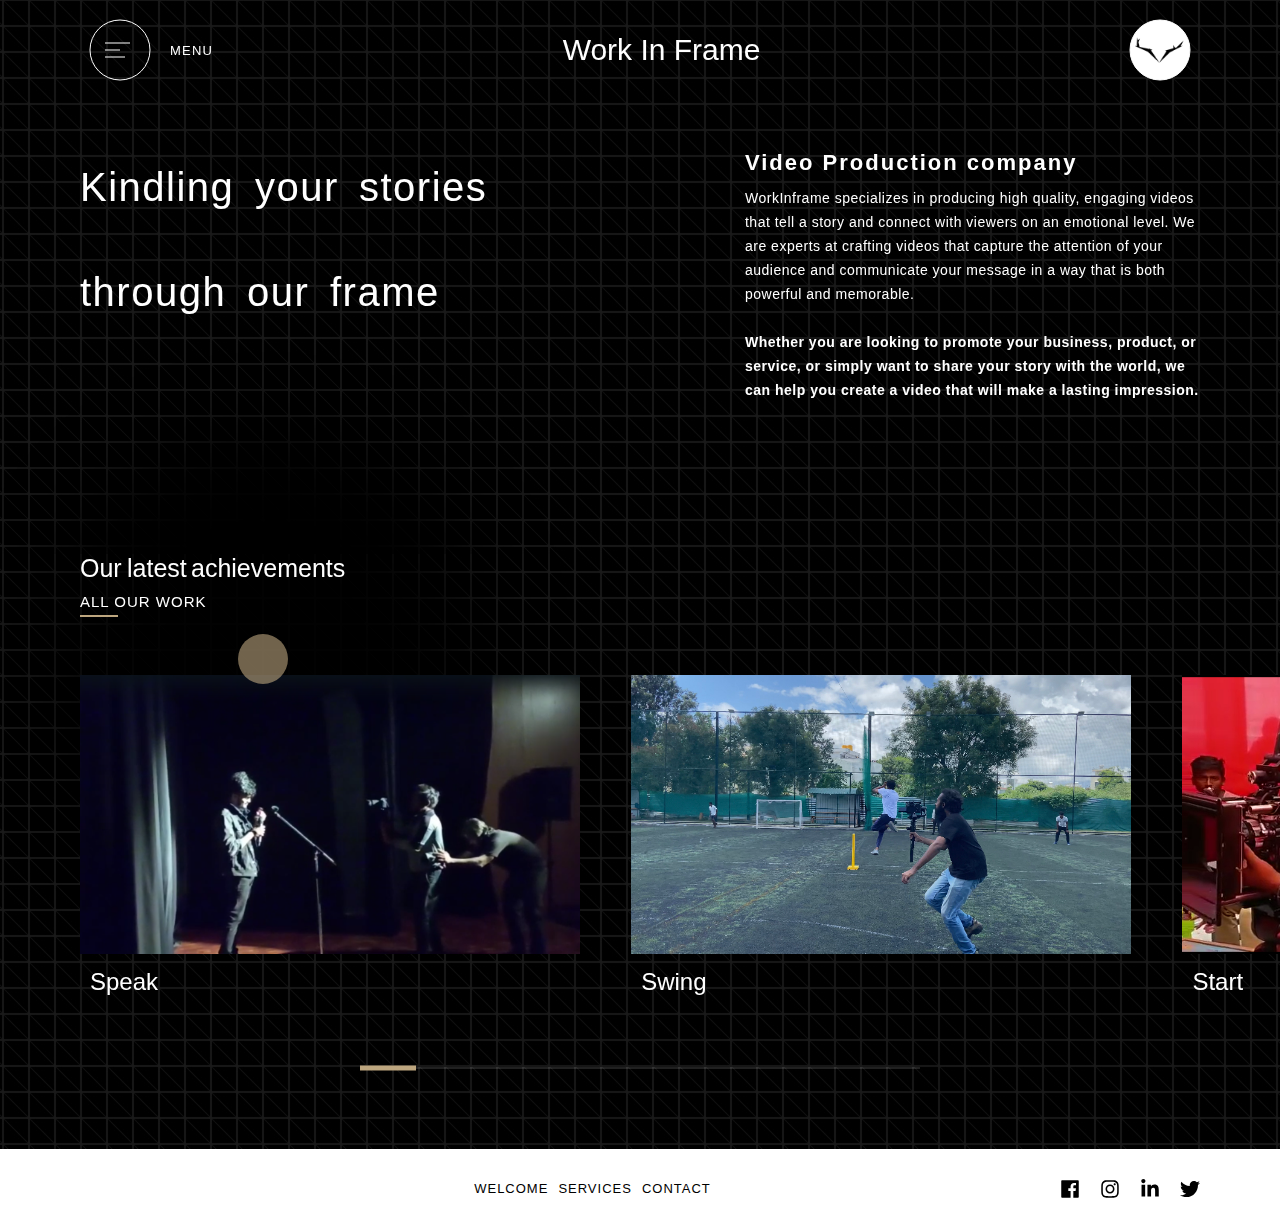
==== commit 22ae40e9: "add portfolio to nav" ====
--- a/index.html
+++ b/index.html
@@ -1594,6 +1594,7 @@
                                     <div class="navigation__links-wrapper">
                                         <div><span style="cursor: pointer;" onclick="gotoLink('/index.html')"><a>Home</a></span></div>
                                         <div><span style="cursor: pointer;" onclick="gotoLink('/services.html')"><a>Services</a></span></div>
+                                        <div><span style="cursor: pointer;" onclick="gotoLink('/portfolio.html')"><a>Portfolio</a></span></div>
                                         <div><span style="cursor: pointer;" onclick="gotoLink('/aboutus.html')"><a>About Us</a></span></div>
                                     </div>
                                     <div class="navigation__image-wrapper">
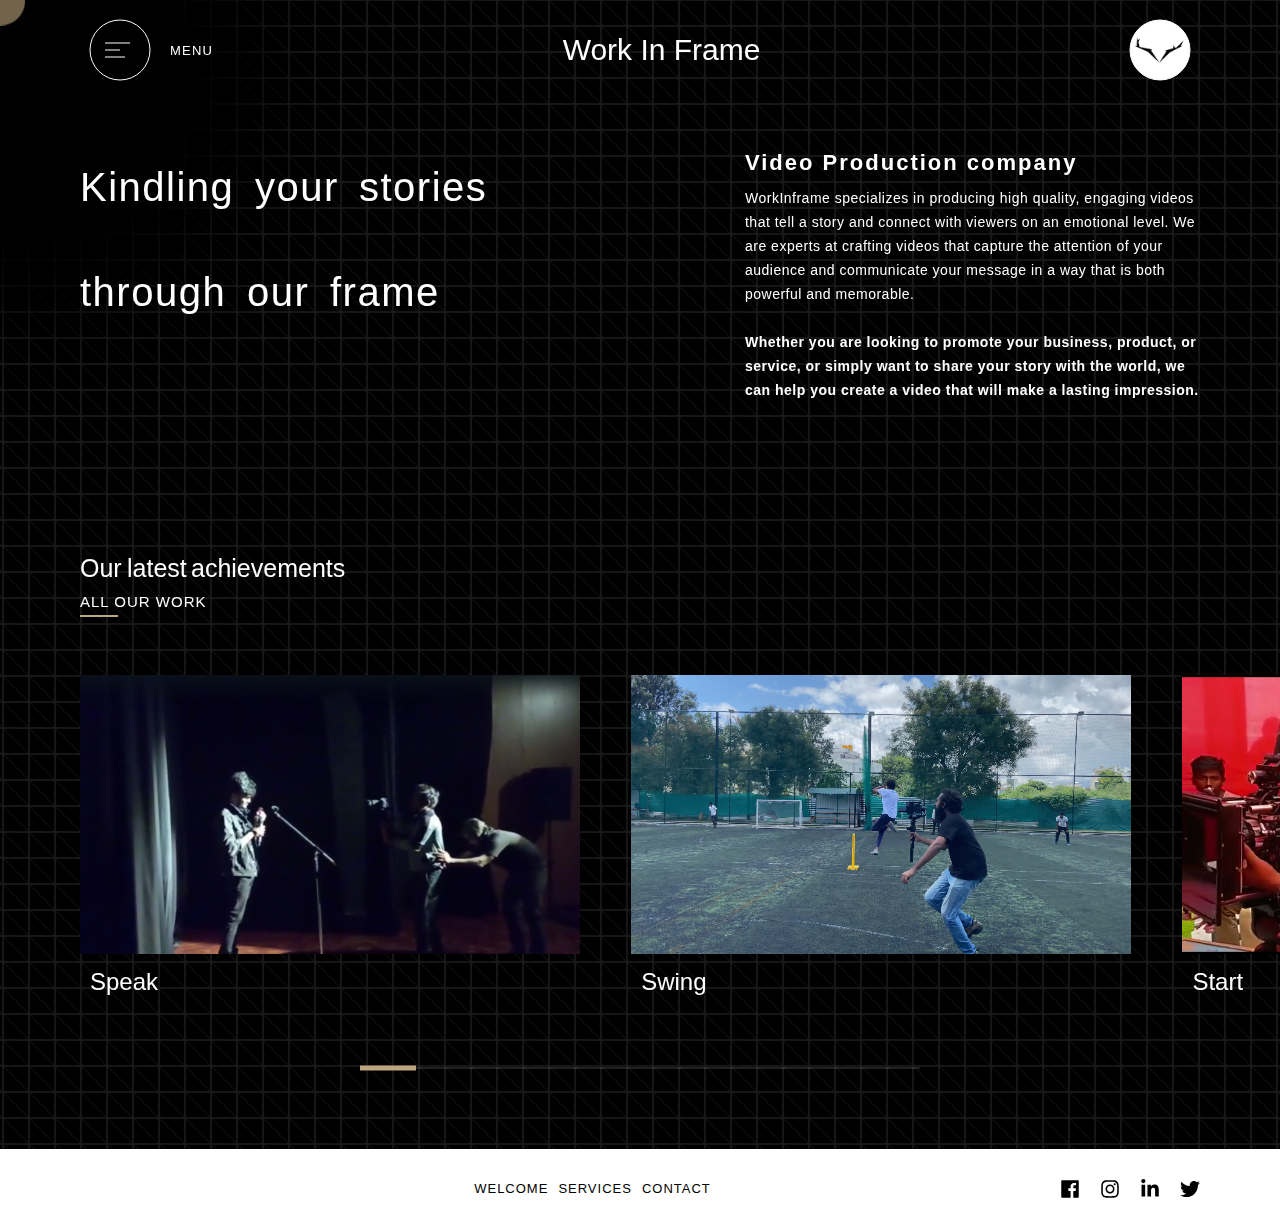
==== commit 747d8002: "fix nav bug" ====
--- a/index.html
+++ b/index.html
@@ -1602,6 +1602,7 @@
                                             <img alt="" crossorigin="anonymous" src="./assets/Digitalcover-illustration-agence.png" class="show" />
                                             <img alt="" crossorigin="anonymous" src="./assets/Digitalcover-illustration-hand-keys.png" class="show" />
                                             <img alt="" crossorigin="anonymous" src="./assets/Digitalcover-illustration-laurrier.png" class="show" />
+                                            <img alt="" crossorigin="anonymous" src="./assets/Digitalcover-illustration-hand-keys.png" class="show" />
                                         </div>
                                     </div>
                                 </div>
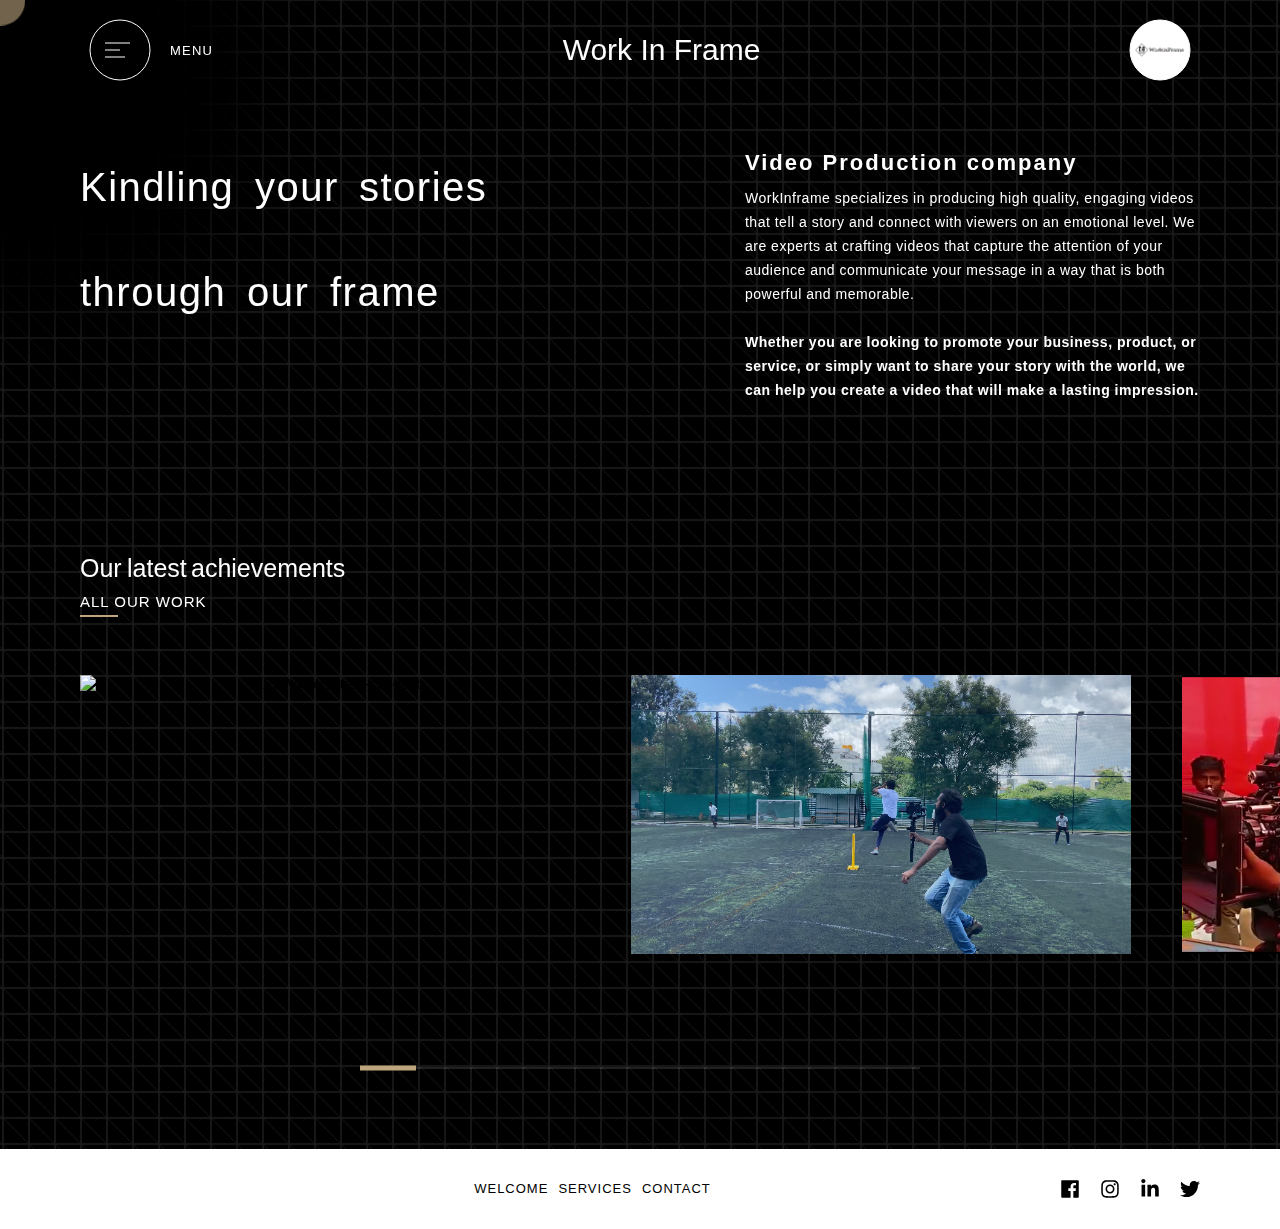
==== commit a512b551: "first half of changes v2" ====
--- a/index.html
+++ b/index.html
@@ -1577,7 +1577,7 @@
                                         <a class="link-menu-bot" href="https://workinframe.com/">
                                             <div class="menu-bot" data-dist="5">
                                                 <svg height="100" width="100" class="menu-bot__circle"><circle class="menu-bot__circle" cx="50" cy="50" r="30" stroke="#fff" fill="#fff" stroke-width="1" fill-opacity="1"></circle></svg>
-                                                <img alt="logo digital cover" src="./assets/dc-128x128.png" class="show" />
+                                                <img alt="logo digital cover" src="./assets/logo.png" class="show" />
                                             </div>
                                         </a>
                                     </div>
@@ -1698,75 +1698,57 @@
                                     </div>
                                     <div id="planes" style="width: 5028px; transform: translateX(0px);">
                                         <div class="plane-wrapper">
-                                            <div class="plane" data-url="https://digital-cover.fr/references/hesam-universite-le-centre-michel-serres/">
-                                                <figure><img class="" data-normal="./uploads/something.png" alt="HESAM-creation-site-web" /></figure>
-                                                <a class="plane-title">
-                                                  Speak
-                                              </a>
+                                            <div class="plane">
+                                                <figure><img class="" data-normal="./uploads/IMG_6946.jpg" alt="HESAM-creation-site-web" /></figure>
+                                                
                                             </div>
                                         </div>
                                         <div class="plane-wrapper">
-                                            <div class="plane" data-url="https://digital-cover.fr/references/refonte-site-web-arteck-design/">
+                                            <div class="plane">
                                                 <figure><img class="" data-normal="./uploads/work2.jpeg" alt="" /></figure>
-                                                <a class="plane-title">
-                                                    Swing
-                                                </a>
+                                                
                                             </div>
                                         </div>
                                         <div class="plane-wrapper">
-                                          <div class="plane" data-url="https://digital-cover.fr/references/refonte-site-web-arteck-design/">
+                                          <div class="plane">
                                               <figure><img class="" data-normal="./uploads/work3.png" alt="" /></figure>
-                                              <a class="plane-title">
-                                                  Start
-                                              </a>
+                                              
                                           </div>
                                         </div>
                                         <div class="plane-wrapper">
-                                            <div class="plane" data-url="https://digital-cover.fr/references/refonte-site-web-arteck-design/">
+                                            <div class="plane">
                                                 <figure><img class="" data-normal="./uploads/IMG_6308.jpg" alt="" /></figure>
-                                                <a class="plane-title">
-                                                    Work
-                                                </a>
+                                                
                                             </div>
                                         </div>
                                         <div class="plane-wrapper">
-                                            <div class="plane" data-url="https://digital-cover.fr/references/refonte-site-web-arteck-design/">
+                                            <div class="plane">
                                                 <figure><img class="" data-normal="./uploads/IMG_6945.jpg" alt="" /></figure>
-                                                <a class="plane-title">
-                                                    Work
-                                                </a>
+                                                
                                             </div>
                                         </div>
                                         <div class="plane-wrapper">
-                                            <div class="plane" data-url="https://digital-cover.fr/references/refonte-site-web-arteck-design/">
-                                                <figure><img class="" data-normal="./uploads/IMG_6946.jpg" alt="" /></figure>
-                                                <a class="plane-title">
-                                                    Work
-                                                </a>
+                                            <div class="plane">
+                                                <figure><img class="" data-normal="./uploads/IMG_6947.jpg" alt="" /></figure>
+                                                
                                             </div>
                                         </div>
                                         <div class="plane-wrapper">
-                                            <div class="plane" data-url="https://digital-cover.fr/references/refonte-site-web-arteck-design/">
-                                                <figure><img class="" data-normal="./uploads/IMG_6947.jpg" alt="" /></figure>
-                                                <a class="plane-title">
-                                                    Work
-                                                </a>
+                                            <div class="plane">
+                                                <figure><img class="" data-normal="./uploads/IMG_6949.jpg" alt="" /></figure>
+                                                
                                             </div>
                                         </div>
                                         <div class="plane-wrapper">
-                                            <div class="plane" data-url="https://digital-cover.fr/references/refonte-site-web-arteck-design/">
-                                                <figure><img class="" data-normal="./uploads/IMG_6949.jpg" alt="" /></figure>
-                                                <a class="plane-title">
-                                                    Work
-                                                </a>
+                                            <div class="plane">
+                                                <figure><img class="" data-normal="./uploads/IMG_6950.jpg" alt="" /></figure>
+                                                
                                             </div>
                                         </div>
                                         <div class="plane-wrapper">
-                                            <div class="plane" data-url="https://digital-cover.fr/references/refonte-site-web-arteck-design/">
-                                                <figure><img class="" data-normal="./uploads/IMG_6950.jpg" alt="" /></figure>
-                                                <a class="plane-title">
-                                                    Work
-                                                </a>
+                                            <div class="plane">
+                                                <figure><img class="" data-normal="./uploads/something.png" alt="" /></figure>
+                                                
                                             </div>
                                         </div>
                                     </div>
@@ -1780,7 +1762,7 @@
                 <div class="container-fluid">
                     <div class="container">
                         <div class="footer__row">
-                            <div class="footer__logo"><img data-normal="https://digital-cover.fr/app/themes/digitalcover/dist/images/logo/dc-128x128.png" alt="logo digital cover" /></div>
+                            <div class="footer__logo"><img data-normal="./assets/logo.png" alt="logo digital cover" /></div>
                             <div class="footer__link-wrapper">
                                 <a class="link" href="/">Welcome</a>
                                 <a class="link" href="/services/">Services</a>
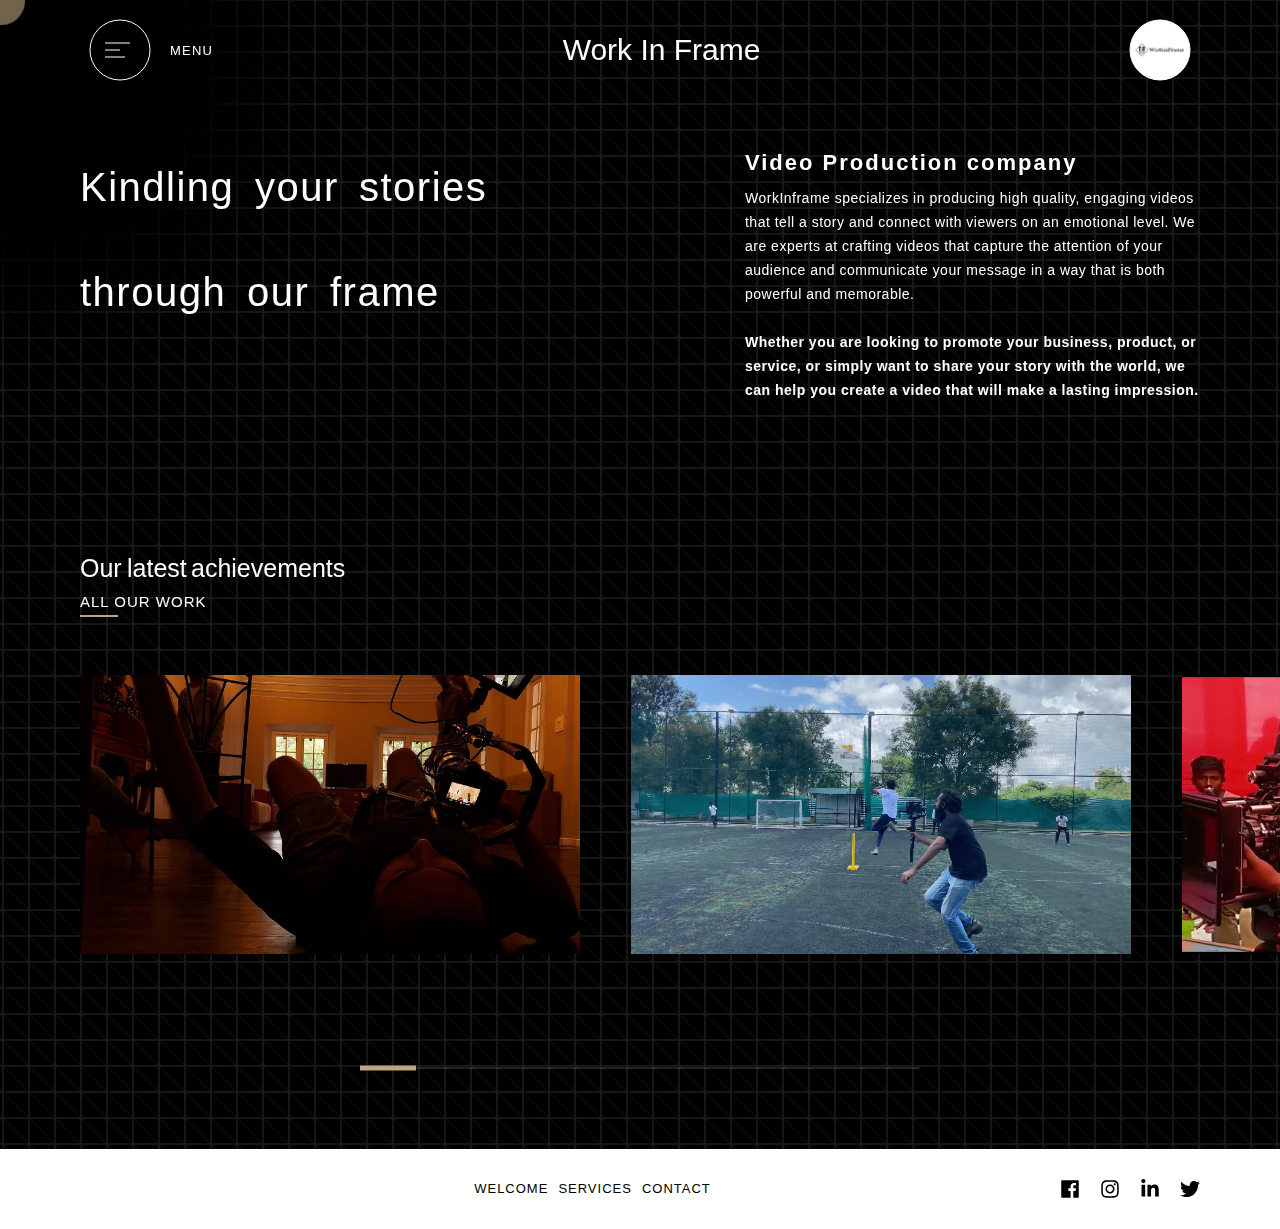
==== commit 4d610745: "last change" ====
--- a/index.html
+++ b/index.html
@@ -1699,7 +1699,7 @@
                                     <div id="planes" style="width: 5028px; transform: translateX(0px);">
                                         <div class="plane-wrapper">
                                             <div class="plane">
-                                                <figure><img class="" data-normal="./uploads/IMG_6946.jpg" alt="HESAM-creation-site-web" /></figure>
+                                                <figure><img class="" data-normal="./uploads/IMG_6946.JPG" alt="HESAM-creation-site-web" /></figure>
                                                 
                                             </div>
                                         </div>
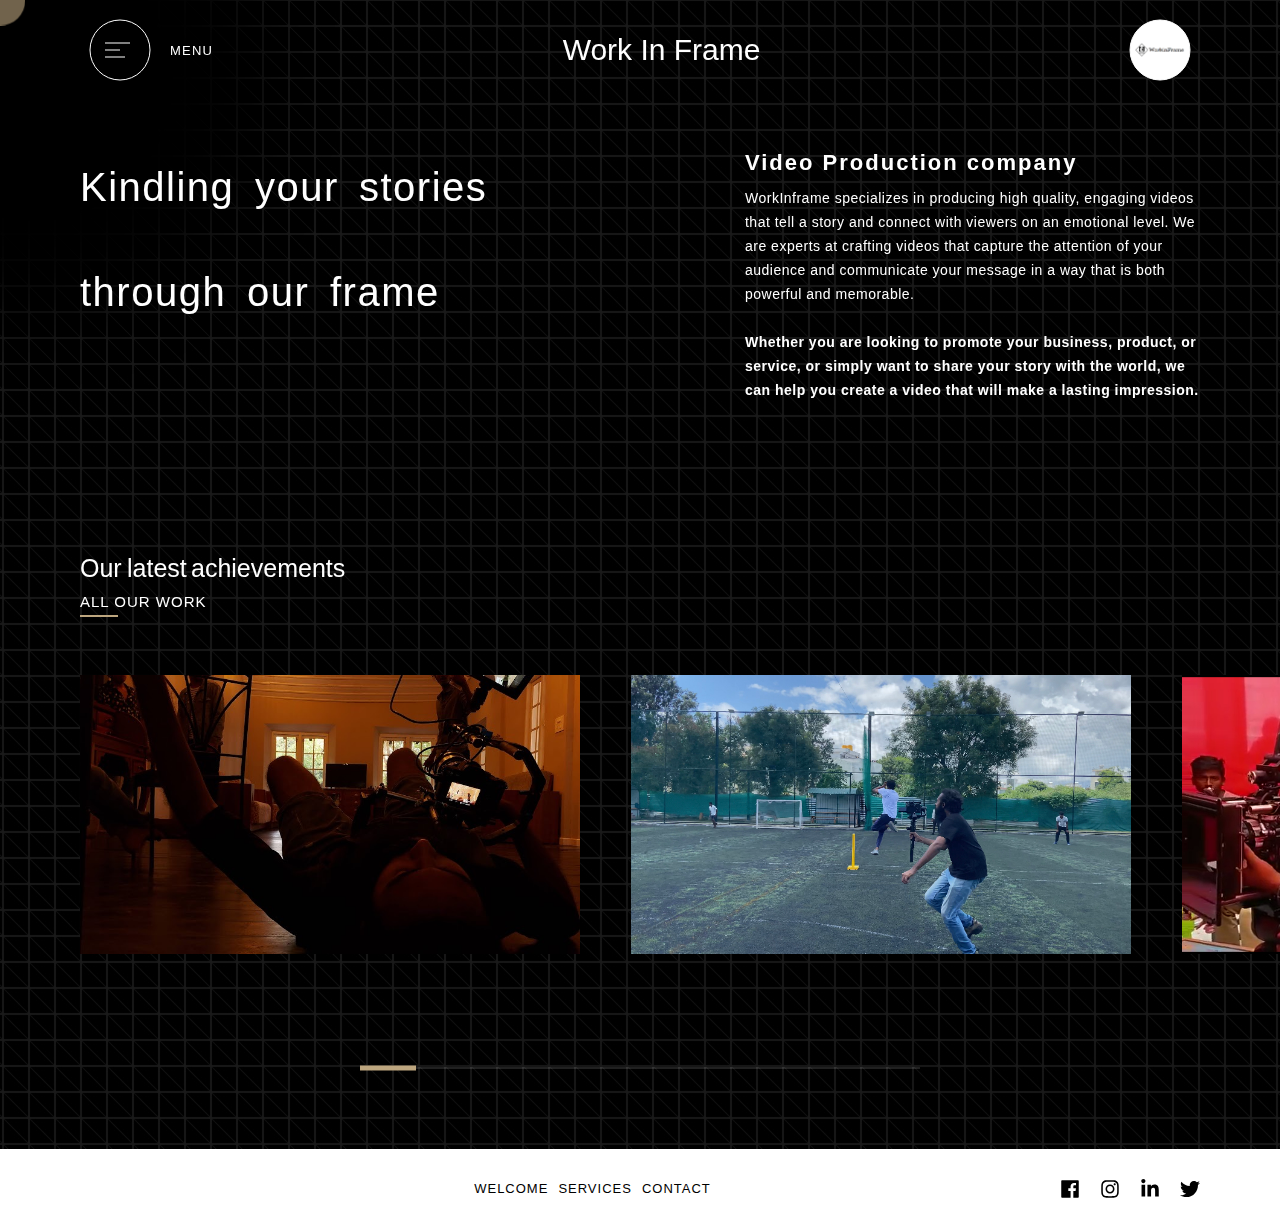
==== commit 31fb6981: "final push" ====
--- a/index.html
+++ b/index.html
@@ -1723,13 +1723,13 @@
                                         </div>
                                         <div class="plane-wrapper">
                                             <div class="plane">
-                                                <figure><img class="" data-normal="./uploads/IMG_6945.jpg" alt="" /></figure>
+                                                <figure><img class="" data-normal="./uploads/IMG_6945.JPG" alt="" /></figure>
                                                 
                                             </div>
                                         </div>
                                         <div class="plane-wrapper">
                                             <div class="plane">
-                                                <figure><img class="" data-normal="./uploads/IMG_6947.jpg" alt="" /></figure>
+                                                <figure><img class="" data-normal="./uploads/IMG_6947.JPG" alt="" /></figure>
                                                 
                                             </div>
                                         </div>
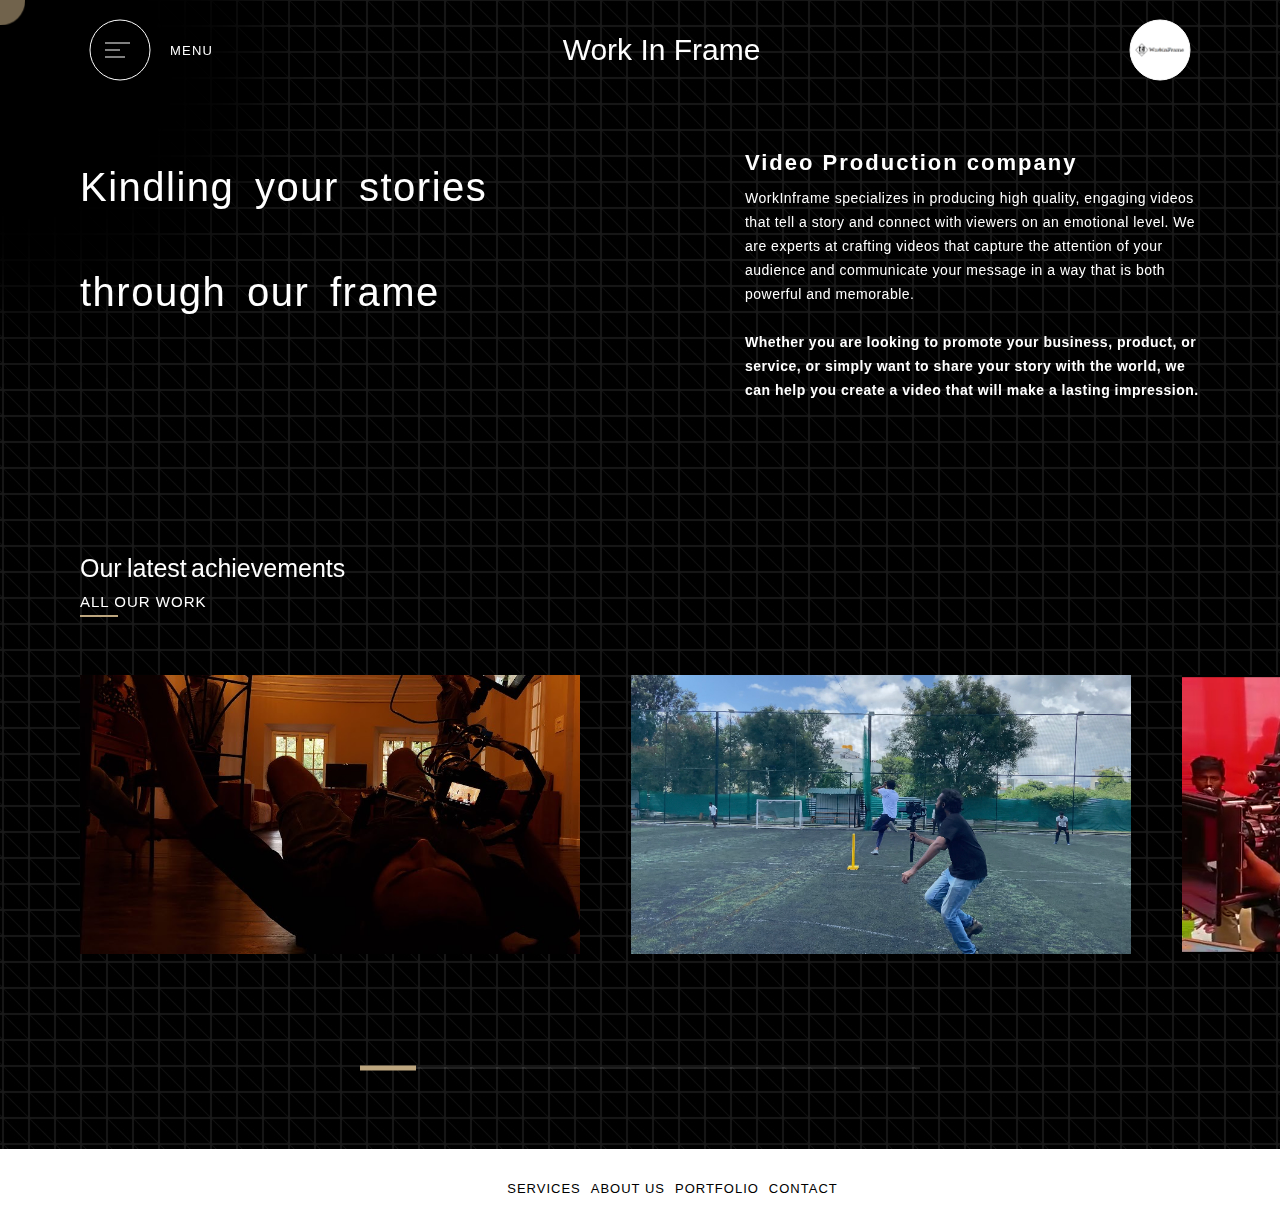
==== commit f9ef146d: "fix footer" ====
--- a/index.html
+++ b/index.html
@@ -1764,46 +1764,13 @@
                         <div class="footer__row">
                             <div class="footer__logo"><img data-normal="./assets/logo.png" alt="logo digital cover" /></div>
                             <div class="footer__link-wrapper">
-                                <a class="link" href="/">Welcome</a>
-                                <a class="link" href="/services/">Services</a>
+                                <a class="link" href="/services.html">Services</a>
+                                <a class="link" href="/aboutus.html">About Us</a>
+                                <a class="link" href="/portfolio.html">Portfolio</a>
                                 <a class="link" href="mailto:yuvarajvelraj@gmail.com" target="_blank" rel="noopener">Contact</a>
                             </div>
                             <div class="footer__social-networks">
-                                <a aria-label="Work In Frame" href="#" target="_blank" rel="noopener">
-                                    <img data-normal="https://digital-cover.fr/app/themes/digitalcover/dist/images/svg/map.svg" height="20" />
-                                </a>
-                                <a aria-label="facebook" href="" target="_blank" rel="noopener">
-                                    <svg aria-hidden="true" data-prefix="fab" data-icon="facebook" class="svg-inline--fa fa-facebook fa-w-14" role="img" xmlns="http://www.w3.org/2000/svg" viewBox="0 0 448 512">
-                                        <path
-                                            fill="#000"
-                                            d="M448 56.7v398.5c0 13.7-11.1 24.7-24.7 24.7H309.1V306.5h58.2l8.7-67.6h-67v-43.2c0-19.6 5.4-32.9 33.5-32.9h35.8v-60.5c-6.2-.8-27.4-2.7-52.2-2.7-51.6 0-87 31.5-87 89.4v49.9h-58.4v67.6h58.4V480H24.7C11.1 480 0 468.9 0 455.3V56.7C0 43.1 11.1 32 24.7 32h398.5c13.7 0 24.8 11.1 24.8 24.7z"
-                                        ></path>
-                                    </svg>
-                                </a>
-                                <a aria-label="instagram" href="" target="_blank" rel="noopener">
-                                    <svg aria-hidden="true" data-prefix="fab" data-icon="instagram" class="svg-inline--fa fa-instagram fa-w-14" role="img" xmlns="http://www.w3.org/2000/svg" viewBox="0 0 448 512">
-                                        <path
-                                            fill="#000"
-                                            d="M224.1 141c-63.6 0-114.9 51.3-114.9 114.9s51.3 114.9 114.9 114.9S339 319.5 339 255.9 287.7 141 224.1 141zm0 189.6c-41.1 0-74.7-33.5-74.7-74.7s33.5-74.7 74.7-74.7 74.7 33.5 74.7 74.7-33.6 74.7-74.7 74.7zm146.4-194.3c0 14.9-12 26.8-26.8 26.8-14.9 0-26.8-12-26.8-26.8s12-26.8 26.8-26.8 26.8 12 26.8 26.8zm76.1 27.2c-1.7-35.9-9.9-67.7-36.2-93.9-26.2-26.2-58-34.4-93.9-36.2-37-2.1-147.9-2.1-184.9 0-35.8 1.7-67.6 9.9-93.9 36.1s-34.4 58-36.2 93.9c-2.1 37-2.1 147.9 0 184.9 1.7 35.9 9.9 67.7 36.2 93.9s58 34.4 93.9 36.2c37 2.1 147.9 2.1 184.9 0 35.9-1.7 67.7-9.9 93.9-36.2 26.2-26.2 34.4-58 36.2-93.9 2.1-37 2.1-147.8 0-184.8zM398.8 388c-7.8 19.6-22.9 34.7-42.6 42.6-29.5 11.7-99.5 9-132.1 9s-102.7 2.6-132.1-9c-19.6-7.8-34.7-22.9-42.6-42.6-11.7-29.5-9-99.5-9-132.1s-2.6-102.7 9-132.1c7.8-19.6 22.9-34.7 42.6-42.6 29.5-11.7 99.5-9 132.1-9s102.7-2.6 132.1 9c19.6 7.8 34.7 22.9 42.6 42.6 11.7 29.5 9 99.5 9 132.1s2.7 102.7-9 132.1z"
-                                        ></path>
-                                    </svg>
-                                </a>
-                                <a aria-label="linkedin" href="" target="_blank" rel="noopener">
-                                    <svg aria-hidden="true" data-prefix="fab" data-icon="linkedin-in" class="svg-inline--fa fa-linkedin-in fa-w-14" role="img" xmlns="http://www.w3.org/2000/svg" viewBox="0 0 448 512">
-                                        <path
-                                            fill="#000"
-                                            d="M100.3 448H7.4V148.9h92.9V448zM53.8 108.1C24.1 108.1 0 83.5 0 53.8S24.1 0 53.8 0s53.8 24.1 53.8 53.8-24.1 54.3-53.8 54.3zM448 448h-92.7V302.4c0-34.7-.7-79.2-48.3-79.2-48.3 0-55.7 37.7-55.7 76.7V448h-92.8V148.9h89.1v40.8h1.3c12.4-23.5 42.7-48.3 87.9-48.3 94 0 111.3 61.9 111.3 142.3V448h-.1z"
-                                        ></path>
-                                    </svg>
-                                </a>
-                                <a aria-label="twitter" href="" target="_blank" rel="noopener">
-                                    <svg aria-hidden="true" data-prefix="fab" data-icon="twitter" class="svg-inline--fa fa-twitter fa-w-16" role="img" xmlns="http://www.w3.org/2000/svg" viewBox="0 0 512 512">
-                                        <path
-                                            fill="#000"
-                                            d="M459.37 151.716c.325 4.548.325 9.097.325 13.645 0 138.72-105.583 298.558-298.558 298.558-59.452 0-114.68-17.219-161.137-47.106 8.447.974 16.568 1.299 25.34 1.299 49.055 0 94.213-16.568 130.274-44.832-46.132-.975-84.792-31.188-98.112-72.772 6.498.974 12.995 1.624 19.818 1.624 9.421 0 18.843-1.3 27.614-3.573-48.081-9.747-84.143-51.98-84.143-102.985v-1.299c13.969 7.797 30.214 12.67 47.431 13.319-28.264-18.843-46.781-51.005-46.781-87.391 0-19.492 5.197-37.36 14.294-52.954 51.655 63.675 129.3 105.258 216.365 109.807-1.624-7.797-2.599-15.918-2.599-24.04 0-57.828 46.782-104.934 104.934-104.934 30.213 0 57.502 12.67 76.67 33.137 23.715-4.548 46.456-13.32 66.599-25.34-7.798 24.366-24.366 44.833-46.132 57.827 21.117-2.273 41.584-8.122 60.426-16.243-14.292 20.791-32.161 39.308-52.628 54.253z"
-                                        ></path>
-                                    </svg>
-                                </a>
+                                
                             </div>
                         </div>
                     </div>
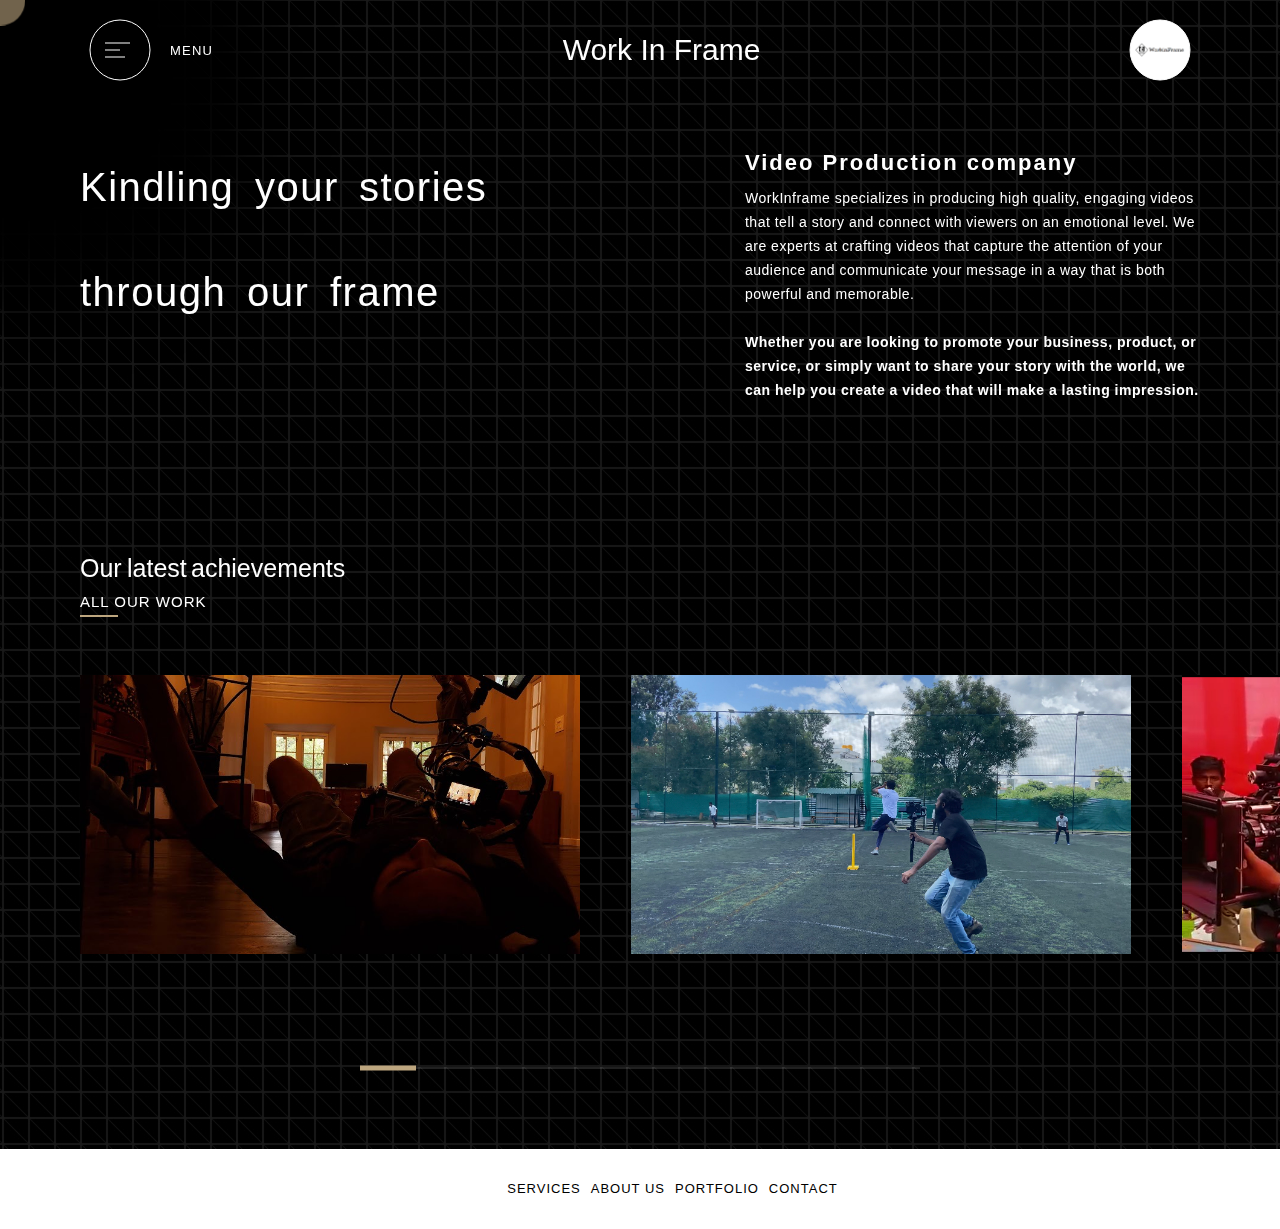
==== commit 16b5817b: "update team email" ====
--- a/index.html
+++ b/index.html
@@ -1613,7 +1613,7 @@
                                         <div class="navigation__contact">
                                             <p class="d-flex flex-column">
                                                 Contact 
-                                                <span><a href="mailto:yuvarajvelraj@gmail.com">yuvarajvelraj@gmail.com</a></span> 
+                                                <span><a href="mailto:team@workinframe.com">team@workinframe.com</a></span> 
                                                 <span itemprop="telephone"><a href="tel:+33"></a></span>
                                             </p>
                                             <p class="d-flex flex-column" itemprop="address" itemscope="" itemtype="https://schema.org/PostalAddress">
@@ -1767,7 +1767,7 @@
                                 <a class="link" href="/services.html">Services</a>
                                 <a class="link" href="/aboutus.html">About Us</a>
                                 <a class="link" href="/portfolio.html">Portfolio</a>
-                                <a class="link" href="mailto:yuvarajvelraj@gmail.com" target="_blank" rel="noopener">Contact</a>
+                                <a class="link" href="mailto:team@workinframe.com" target="_blank" rel="noopener">Contact</a>
                             </div>
                             <div class="footer__social-networks">
                                 
